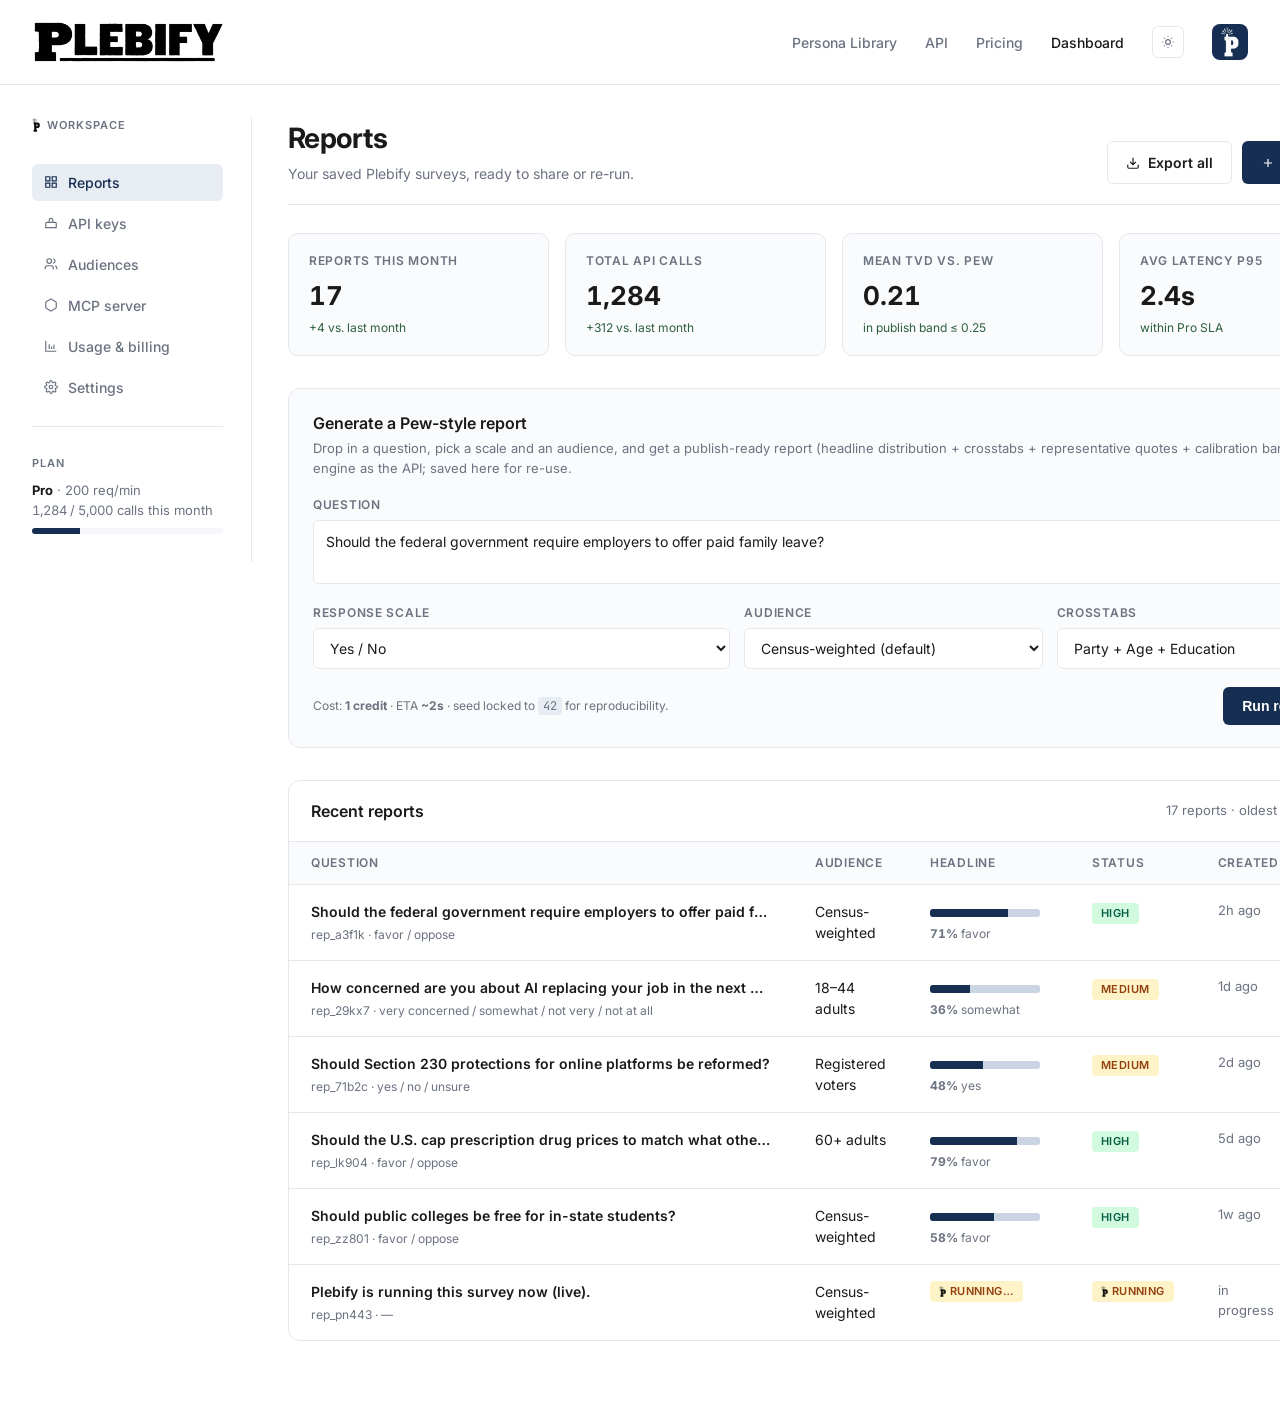
==== dashboard.html @ e6cdd790 "Plebify demo — real Pew vs swarm comparison" ====
<!doctype html>
<html lang="en">
<head>
<meta charset="utf-8">
<meta name="viewport" content="width=device-width,initial-scale=1">
<title>Dashboard — Plebify</title>
<meta name="description" content="Your Plebify account: past reports, on-demand Pew-style surveys, API key management.">
<link rel="icon" type="image/png" sizes="32x32" href="assets/plebify_p_icon_32.png">
<link rel="icon" type="image/png" sizes="16x16" href="assets/plebify_p_icon_16.png">
<link rel="icon" type="image/png" sizes="128x128" href="assets/plebify_p_icon_128.png">
<link rel="apple-touch-icon" sizes="180x180" href="assets/apple-touch-icon.png">
<link rel="shortcut icon" href="assets/favicon.ico">
<link rel="shortcut icon" href="assets/favicon.ico">
<link rel="preconnect" href="https://fonts.googleapis.com">
<link rel="preconnect" href="https://fonts.gstatic.com" crossorigin>
<link href="https://fonts.googleapis.com/css2?family=Inter:wght@400;500;600;700&family=JetBrains+Mono:wght@400;500&display=swap" rel="stylesheet">
<style>
  :root {
    --bg: #ffffff;
    --surface: #fafbfc;
    --surface-2: #f4f6fa;
    --text: #1a1a1a;
    --muted: #6b7280;
    --border: #e5e7eb;
    --accent: #162e51;
    --accent-hover: #1e3d6f;
    --accent-soft: #e8ecf3;
    --code-bg: #0f1626;
    --code-text: #e8ebf0;
    --success: #2d5f3f;
    --warn: #b45309;
    --danger: #b91c1c;
  }
  [data-theme="dark"] {
    --bg: #0a0e1a;
    --surface: #131826;
    --surface-2: #0f1422;
    --text: #e8ebf0;
    --muted: #8b95a8;
    --border: #1f2937;
    --accent: #4d7bc7;
    --accent-hover: #6595dc;
    --accent-soft: #1a2540;
    --code-bg: #050810;
  }
  * { box-sizing: border-box; margin: 0; padding: 0; }
  body {
    font-family: 'Inter', -apple-system, BlinkMacSystemFont, sans-serif;
    background: var(--bg); color: var(--text); line-height: 1.5;
    -webkit-font-smoothing: antialiased;
    transition: background 0.2s ease, color 0.2s ease;
  }
  code, pre { font-family: 'JetBrains Mono', 'Fira Code', Menlo, monospace; }
  a { color: var(--accent); text-decoration: none; }
  a:hover { text-decoration: underline; }

  /* nav (mirror homepage) */
  nav {
    position: sticky; top: 0; z-index: 100;
    background: rgba(255,255,255,0.85); backdrop-filter: blur(12px);
    border-bottom: 1px solid var(--border);
    padding: 20px 0;
  }
  [data-theme="dark"] nav { background: rgba(10,14,26,0.85); }
  .nav-inner {
    max-width: 1280px; margin: 0 auto; padding: 0 32px;
    display: flex; align-items: center; justify-content: space-between;
  }
  .logo { display: inline-flex; align-items: center; text-decoration: none; color: var(--text); }
  .logo img { height: 44px; width: auto; display: block; }
  .logo .logo-light { display: block; }
  .logo .logo-dark { display: none; }
  [data-theme="dark"] .logo .logo-light { display: none; }
  [data-theme="dark"] .logo .logo-dark { display: block; }
  .nav-links { display: flex; gap: 28px; align-items: center; }
  .nav-links a {
    color: var(--muted); text-decoration: none; font-size: 14px; font-weight: 500;
  }
  .nav-links a:hover { color: var(--text); }
  .nav-links a.active { color: var(--text); }
  .theme-toggle {
    background: none; border: 1px solid var(--border); border-radius: 6px;
    width: 32px; height: 32px; cursor: pointer; color: var(--muted);
    display: inline-flex; align-items: center; justify-content: center;
  }
  .avatar {
    width: 36px; height: 36px; border-radius: 8px;
    background: var(--accent); color: white;
    display: inline-flex; align-items: center; justify-content: center;
    font-weight: 600; font-size: 13px;
    overflow: hidden;
  }
  .avatar img { height: 30px; width: auto; display: block; }

  /* layout: sidebar + main */
  .shell {
    max-width: 1280px; margin: 0 auto; padding: 32px;
    display: grid; grid-template-columns: 220px 1fr; gap: 36px;
  }
  aside.side {
    position: sticky; top: 100px; align-self: start;
    border-right: 1px solid var(--border);
    padding-right: 28px;
    min-height: 400px;
  }
  .side-section { margin-bottom: 28px; }
  .side-label {
    text-transform: uppercase; font-size: 11px; letter-spacing: 0.08em;
    color: var(--muted); margin-bottom: 10px; font-weight: 600;
  }
  .side-nav { display: flex; flex-direction: column; gap: 4px; }
  .side-nav a {
    display: flex; align-items: center; gap: 10px;
    padding: 8px 12px; border-radius: 6px;
    color: var(--muted); text-decoration: none;
    font-size: 14px; font-weight: 500;
  }
  .side-nav a:hover { background: var(--surface); color: var(--text); }
  .side-nav a.active { background: var(--accent-soft); color: var(--accent); }
  [data-theme="dark"] .side-nav a.active { color: var(--text); }

  /* page header */
  .page-head {
    display: flex; justify-content: space-between; align-items: flex-end;
    gap: 16px; margin-bottom: 28px;
    border-bottom: 1px solid var(--border); padding-bottom: 20px;
  }
  .page-head h1 {
    font-size: 28px; font-weight: 700; letter-spacing: -0.02em;
  }
  .page-head .sub { color: var(--muted); font-size: 14px; margin-top: 4px; }

  .btn {
    display: inline-flex; align-items: center; gap: 8px;
    padding: 10px 18px; border-radius: 6px;
    font-weight: 600; font-size: 14px; cursor: pointer;
    border: 1px solid transparent; transition: all 0.15s;
    text-decoration: none;
  }
  .btn-primary { background: var(--accent); color: white; }
  .btn-primary:hover { background: var(--accent-hover); }
  .btn-ghost {
    background: transparent; color: var(--text);
    border-color: var(--border);
  }
  .btn-ghost:hover { border-color: var(--accent); color: var(--accent); }
  .btn-small { padding: 6px 12px; font-size: 13px; }

  /* stat strip */
  .stats {
    display: grid; grid-template-columns: repeat(4, 1fr); gap: 16px;
    margin-bottom: 32px;
  }
  .stat {
    border: 1px solid var(--border); border-radius: 10px;
    padding: 18px 20px; background: var(--surface);
  }
  .stat .label {
    color: var(--muted); font-size: 12px; font-weight: 600;
    text-transform: uppercase; letter-spacing: 0.06em;
  }
  .stat .value {
    font-size: 26px; font-weight: 700; margin-top: 6px;
    font-feature-settings: 'tnum';
  }
  .stat .delta {
    font-size: 12px; color: var(--success); margin-top: 4px;
  }
  .stat .delta.neg { color: var(--danger); }

  /* report table */
  .panel {
    border: 1px solid var(--border); border-radius: 12px;
    background: var(--bg); overflow: hidden;
    margin-bottom: 28px;
  }
  .panel-head {
    padding: 18px 22px;
    border-bottom: 1px solid var(--border);
    display: flex; justify-content: space-between; align-items: center;
  }
  .panel-head h2 { font-size: 16px; font-weight: 600; }
  .panel-head .meta { color: var(--muted); font-size: 13px; }
  .panel-body { padding: 0; }
  table {
    width: 100%; border-collapse: collapse;
  }
  thead th {
    text-align: left; padding: 12px 22px; color: var(--muted);
    font-weight: 600; font-size: 12px; text-transform: uppercase;
    letter-spacing: 0.06em; background: var(--surface);
    border-bottom: 1px solid var(--border);
  }
  tbody td {
    padding: 16px 22px; border-bottom: 1px solid var(--border);
    font-size: 14px; vertical-align: top;
  }
  tbody tr:last-child td { border-bottom: none; }
  tbody tr { transition: background 0.1s; }
  tbody tr:hover { background: var(--surface); }
  .qcell .question {
    font-weight: 600; color: var(--text); margin-bottom: 4px;
    max-width: 460px; overflow: hidden; text-overflow: ellipsis;
    white-space: nowrap;
  }
  .qcell .meta-line {
    font-size: 12px; color: var(--muted);
  }
  .pill {
    display: inline-block; padding: 2px 9px;
    border-radius: 4px; font-size: 11px; font-weight: 600;
    background: var(--accent-soft); color: var(--accent);
    text-transform: uppercase; letter-spacing: 0.04em;
  }
  [data-theme="dark"] .pill { color: var(--text); }
  .pill.success { background: #d1fadf; color: #065f46; }
  .pill.warn { background: #fef3c7; color: #92400e; }
  .pill.muted { background: var(--surface-2); color: var(--muted); }
  [data-theme="dark"] .pill.success { background: #064e3b; color: #a7f3d0; }
  [data-theme="dark"] .pill.warn   { background: #422006; color: #fde68a; }

  /* mini bar (distribution preview inline) */
  .dist {
    display: inline-flex; height: 8px; width: 110px;
    border-radius: 3px; overflow: hidden; vertical-align: middle;
    background: var(--surface-2); margin-right: 8px;
  }
  .dist span { display: block; height: 100%; }
  .dist .a { background: var(--accent); }
  .dist .b { background: #cbd5e1; }
  [data-theme="dark"] .dist .b { background: #475569; }
  .dist-label {
    display: inline-block; font-size: 12px; color: var(--muted);
    font-feature-settings: 'tnum'; vertical-align: middle;
  }

  /* compose card (Generate Report) */
  .compose {
    border: 1px solid var(--border); border-radius: 12px;
    padding: 22px 24px; background: var(--surface);
    margin-bottom: 32px;
  }
  .compose h2 {
    font-size: 16px; font-weight: 600; margin-bottom: 4px;
  }
  .compose .desc {
    color: var(--muted); font-size: 13px; margin-bottom: 18px;
  }
  .form-row { display: grid; gap: 14px; }
  .form-row.two { grid-template-columns: 1fr 1fr; }
  .form-row.three { grid-template-columns: 1.4fr 1fr 1fr; }
  label {
    display: block; font-size: 12px; color: var(--muted);
    text-transform: uppercase; letter-spacing: 0.06em;
    font-weight: 600; margin-bottom: 6px;
  }
  input[type=text], select, textarea {
    width: 100%; padding: 10px 12px; border-radius: 6px;
    border: 1px solid var(--border); background: var(--bg);
    color: var(--text); font-family: inherit; font-size: 14px;
    transition: border-color 0.15s;
  }
  input[type=text]:focus, select:focus, textarea:focus {
    outline: none; border-color: var(--accent);
  }
  textarea { resize: vertical; min-height: 64px; line-height: 1.5; }
  .form-actions {
    display: flex; justify-content: space-between; align-items: center;
    margin-top: 18px;
  }
  .form-hint { color: var(--muted); font-size: 12px; }
  .form-hint code {
    background: var(--accent-soft); padding: 1px 5px; border-radius: 3px;
  }

  /* report-detail modal-ish drawer (toggled by JS) */
  .drawer-backdrop {
    display: none; position: fixed; inset: 0;
    background: rgba(0,0,0,0.4); z-index: 200;
  }
  .drawer {
    display: none; position: fixed; top: 0; right: 0; bottom: 0;
    width: min(640px, 90vw); background: var(--bg);
    border-left: 1px solid var(--border); z-index: 201;
    overflow-y: auto;
  }
  .drawer-head {
    padding: 22px 28px; border-bottom: 1px solid var(--border);
    display: flex; justify-content: space-between; align-items: flex-start;
    position: sticky; top: 0; background: var(--bg); z-index: 1;
  }
  .drawer-head h3 { font-size: 18px; font-weight: 700; margin-bottom: 6px; max-width: 520px; }
  .drawer-head .x {
    background: none; border: none; cursor: pointer;
    color: var(--muted); font-size: 22px; padding: 4px 8px;
  }
  .drawer-body { padding: 24px 28px; }
  .drawer-section { margin-bottom: 28px; }
  .drawer-section h4 {
    font-size: 12px; text-transform: uppercase; letter-spacing: 0.06em;
    color: var(--muted); margin-bottom: 12px; font-weight: 600;
  }

  /* distribution bars in detail */
  .bigbar { margin-bottom: 10px; }
  .bigbar .row { display: flex; justify-content: space-between; font-size: 13px; margin-bottom: 4px; }
  .bigbar .bar {
    height: 10px; background: var(--surface-2); border-radius: 4px; overflow: hidden;
  }
  .bigbar .bar .fill { height: 100%; background: var(--accent); border-radius: 4px; }

  .quote {
    border-left: 3px solid var(--accent); padding: 10px 14px;
    background: var(--surface); border-radius: 0 6px 6px 0;
    margin-bottom: 12px; font-size: 13px;
  }
  .quote .who { color: var(--muted); font-size: 12px; margin-bottom: 4px; }

  .download-row {
    display: flex; gap: 10px; flex-wrap: wrap;
  }

  /* empty state for new accounts */
  .empty {
    text-align: center; padding: 56px 24px;
    color: var(--muted);
  }
  .empty h3 { color: var(--text); margin-bottom: 8px; font-size: 18px; }

  /* workspace section routing */
  .workspace-section { display: none; }
  .workspace-section.active { display: block; }

  /* Plebify P-mark — extracted P icon used as a brand accent.
     The PNG ships as black-on-transparent; we invert for dark bg / dark theme. */
  .p-mark { display: inline-block; vertical-align: middle; }
  [data-theme="dark"] .p-mark { filter: invert(1); }
  .p-mark-white { filter: invert(1) !important; }
  @keyframes p-pulse {
    0%, 100% { opacity: 0.55; transform: scale(1); }
    50%      { opacity: 1.0;  transform: scale(1.08); }
  }
  .p-mark-pulse { animation: p-pulse 1.6s ease-in-out infinite; }

  /* mono code-ish spans */
  .mono { font-family: 'JetBrains Mono', monospace; font-size: 13px; }
  .mono-muted { color: var(--muted); }
  .tag {
    display: inline-block; padding: 1px 7px; border-radius: 3px;
    font-size: 11px; font-weight: 600; background: var(--accent-soft);
    color: var(--accent); text-transform: none; letter-spacing: 0;
  }
  [data-theme="dark"] .tag { color: var(--text); }
  .dot { display: inline-block; width: 8px; height: 8px; border-radius: 50%; vertical-align: middle; margin-right: 6px; }
  .dot-green  { background: #16a34a; box-shadow: 0 0 0 3px rgba(22,163,74,0.18); }
  .dot-red    { background: #dc2626; }
  .dot-gray   { background: #9ca3af; }
  .dot-yellow { background: #ca8a04; }

  /* action cluster */
  .actions-inline a {
    margin-right: 12px; font-size: 13px;
  }
  .actions-inline a.danger { color: var(--danger); }

  /* audience cards */
  .aud-grid {
    display: grid; grid-template-columns: repeat(2, 1fr); gap: 14px;
  }
  .aud-card {
    border: 1px solid var(--border); border-radius: 10px;
    padding: 18px 20px; background: var(--bg);
    transition: border-color 0.15s;
    cursor: pointer;
  }
  .aud-card:hover { border-color: var(--accent); }
  .aud-card .name { font-weight: 600; font-size: 15px; margin-bottom: 4px; }
  .aud-card .desc { color: var(--muted); font-size: 13px; margin-bottom: 12px; line-height: 1.5; }
  .aud-card .row {
    display: flex; justify-content: space-between;
    font-size: 12px; color: var(--muted);
    padding-top: 10px; border-top: 1px solid var(--border);
  }
  .aud-card .row strong { color: var(--text); font-feature-settings: 'tnum'; }
  .aud-card.builtin { background: var(--surface); }
  .aud-card .badge-row { display: flex; gap: 6px; margin-bottom: 10px; }

  /* MCP client rows */
  .mcp-tool {
    display: flex; justify-content: space-between; align-items: center;
    padding: 12px 18px; border-bottom: 1px solid var(--border);
    font-size: 14px;
  }
  .mcp-tool:last-child { border-bottom: none; }
  .mcp-tool .name { font-family: 'JetBrains Mono', monospace; font-weight: 600; }
  .mcp-tool .meta { color: var(--muted); font-size: 12px; font-feature-settings: 'tnum'; }

  /* usage chart (CSS bars) */
  .chart {
    display: flex; align-items: flex-end; gap: 4px;
    height: 160px; padding: 10px 0;
  }
  .chart .bar {
    flex: 1; background: var(--accent-soft);
    min-height: 4px; border-radius: 3px 3px 0 0;
    position: relative;
  }
  .chart .bar.today { background: var(--accent); }
  .chart .bar:hover::after {
    content: attr(data-label);
    position: absolute; bottom: 100%; left: 50%;
    transform: translateX(-50%); white-space: nowrap;
    background: var(--code-bg); color: var(--code-text);
    padding: 3px 8px; border-radius: 4px; font-size: 11px;
    margin-bottom: 4px;
  }
  .chart-axis {
    display: flex; justify-content: space-between;
    font-size: 11px; color: var(--muted); margin-top: 4px;
  }
  /* stacked endpoint bar */
  .stack-row { margin-bottom: 14px; }
  .stack-row .top {
    display: flex; justify-content: space-between; font-size: 13px;
    margin-bottom: 5px;
  }
  .stack-row .bar {
    height: 8px; background: var(--surface-2); border-radius: 4px;
    overflow: hidden;
  }
  .stack-row .bar .fill { height: 100%; background: var(--accent); border-radius: 4px; }

  /* settings form */
  .settings-grid {
    display: grid; gap: 16px;
    grid-template-columns: 200px 1fr;
    align-items: start;
  }
  .settings-grid .key {
    font-weight: 600; font-size: 14px; padding-top: 10px;
    color: var(--text);
  }
  .settings-grid .key .hint {
    font-weight: 400; font-size: 12px; color: var(--muted);
    margin-top: 3px;
  }
  .settings-grid .val { font-size: 14px; color: var(--muted); }
  .settings-grid .val input,
  .settings-grid .val select {
    max-width: 380px;
  }

  /* check/toggle list */
  .check-list { display: flex; flex-direction: column; gap: 10px; }
  .check-list label {
    display: flex; align-items: center; gap: 10px;
    font-size: 14px; font-weight: 500; color: var(--text);
    text-transform: none; letter-spacing: 0;
    margin: 0; cursor: pointer;
  }
  .check-list label .sub {
    display: block; color: var(--muted); font-size: 12px;
    font-weight: 400; margin-top: 1px;
  }
  .check-list input[type=checkbox] { width: 16px; height: 16px; accent-color: var(--accent); }

  /* danger zone */
  .danger-zone {
    border: 1px solid var(--danger); border-radius: 10px;
    padding: 18px 22px; background: var(--bg);
  }
  .danger-zone h3 { color: var(--danger); font-size: 14px; margin-bottom: 4px; }
  .btn-danger {
    background: transparent; color: var(--danger);
    border: 1px solid var(--danger);
  }
  .btn-danger:hover { background: var(--danger); color: white; }

  /* team avatar list */
  .team-row {
    display: flex; align-items: center; gap: 14px;
    padding: 12px 0; border-bottom: 1px solid var(--border);
  }
  .team-row:last-child { border-bottom: none; }
  .team-row .avatar-sm {
    width: 32px; height: 32px; border-radius: 50%;
    background: var(--accent-soft); color: var(--accent);
    display: inline-flex; align-items: center; justify-content: center;
    font-weight: 600; font-size: 13px;
  }
  [data-theme="dark"] .team-row .avatar-sm { color: var(--text); }
  .team-row .name { font-weight: 600; font-size: 14px; }
  .team-row .email { color: var(--muted); font-size: 13px; }

  /* MCP log */
  .log-table { font-size: 12px; }
  .log-table td { padding: 8px 16px; }
  .log-table .ts { color: var(--muted); font-family: 'JetBrains Mono', monospace; }
  .log-table .ok { color: var(--success); font-weight: 600; }
  .log-table .err { color: var(--danger); font-weight: 600; }

  /* split header (h2 + meta right) */
  .panel-head h2 .count {
    color: var(--muted); font-weight: 500; margin-left: 8px;
    font-size: 13px;
  }

  @media (max-width: 920px) {
    .shell { grid-template-columns: 1fr; }
    aside.side { position: static; border-right: none; border-bottom: 1px solid var(--border); padding-right: 0; padding-bottom: 20px; }
    .stats { grid-template-columns: repeat(2, 1fr); }
    .form-row.two, .form-row.three { grid-template-columns: 1fr; }
    .aud-grid { grid-template-columns: 1fr; }
    .settings-grid { grid-template-columns: 1fr; }
  }
</style>
</head>
<body>

<nav>
  <div class="nav-inner">
    <a href="index.html" class="logo" aria-label="Plebify">
      <img class="logo-light" src="assets/plebify_wordmark_v2.png" alt="Plebify">
      <img class="logo-dark" src="assets/plebify_wordmark_v2_dark.png" alt="Plebify">
    </a>
    <div class="nav-links">
      <a href="index.html#personas">Persona Library</a>
      <a href="index.html#api">API</a>
      <a href="index.html#pricing">Pricing</a>
      <a href="dashboard.html" class="active">Dashboard</a>
      <button class="theme-toggle" onclick="toggleTheme()" aria-label="Toggle theme">
        <svg width="14" height="14" viewBox="0 0 24 24" fill="none" stroke="currentColor" stroke-width="2"><circle cx="12" cy="12" r="4"/><path d="M12 2v2M12 20v2M4.93 4.93l1.41 1.41M17.66 17.66l1.41 1.41M2 12h2M20 12h2M4.93 19.07l1.41-1.41M17.66 6.34l1.41-1.41"/></svg>
      </button>
      <div class="avatar" title="jonathan@agi.pro">
        <img class="p-mark p-mark-white" src="assets/plebify_p_icon.png" alt="P">
      </div>
    </div>
  </div>
</nav>

<div class="shell">

  <aside class="side">
    <div class="side-section">
      <div class="side-label">
        <img class="p-mark" src="assets/plebify_p_icon.png" alt="" style="height: 14px; margin-right: 7px; margin-top: -2px;">Workspace
      </div>
      <nav class="side-nav">
        <a href="#reports" data-route="reports">
          <svg width="14" height="14" viewBox="0 0 24 24" fill="none" stroke="currentColor" stroke-width="2"><path d="M3 3h7v7H3zM14 3h7v7h-7zM14 14h7v7h-7zM3 14h7v7H3z"/></svg>
          Reports
        </a>
        <a href="#keys" data-route="keys">
          <svg width="14" height="14" viewBox="0 0 24 24" fill="none" stroke="currentColor" stroke-width="2"><path d="M9 11H5a2 2 0 0 0-2 2v7h18v-7a2 2 0 0 0-2-2h-4M9 11V7a3 3 0 0 1 6 0v4M9 11h6"/></svg>
          API keys
        </a>
        <a href="#audiences" data-route="audiences">
          <svg width="14" height="14" viewBox="0 0 24 24" fill="none" stroke="currentColor" stroke-width="2"><path d="M16 21v-2a4 4 0 0 0-4-4H6a4 4 0 0 0-4 4v2M22 21v-2a4 4 0 0 0-3-3.87M16 3.13a4 4 0 0 1 0 7.75"/><circle cx="9" cy="7" r="4"/></svg>
          Audiences
        </a>
        <a href="#mcp" data-route="mcp">
          <svg width="14" height="14" viewBox="0 0 24 24" fill="none" stroke="currentColor" stroke-width="2"><path d="M21 16V8a2 2 0 0 0-1-1.73l-7-4a2 2 0 0 0-2 0l-7 4A2 2 0 0 0 3 8v8a2 2 0 0 0 1 1.73l7 4a2 2 0 0 0 2 0l7-4A2 2 0 0 0 21 16z"/></svg>
          MCP server
        </a>
        <a href="#usage" data-route="usage">
          <svg width="14" height="14" viewBox="0 0 24 24" fill="none" stroke="currentColor" stroke-width="2"><path d="M3 3v18h18M9 17V9M13 17v-4M17 17v-7"/></svg>
          Usage & billing
        </a>
        <a href="#settings" data-route="settings">
          <svg width="14" height="14" viewBox="0 0 24 24" fill="none" stroke="currentColor" stroke-width="2"><circle cx="12" cy="12" r="3"/><path d="M19.4 15a1.65 1.65 0 0 0 .33 1.82l.06.06a2 2 0 1 1-2.83 2.83l-.06-.06a1.65 1.65 0 0 0-1.82-.33 1.65 1.65 0 0 0-1 1.51V21a2 2 0 1 1-4 0v-.09a1.65 1.65 0 0 0-1-1.51 1.65 1.65 0 0 0-1.82.33l-.06.06a2 2 0 1 1-2.83-2.83l.06-.06a1.65 1.65 0 0 0 .33-1.82 1.65 1.65 0 0 0-1.51-1H3a2 2 0 1 1 0-4h.09a1.65 1.65 0 0 0 1.51-1 1.65 1.65 0 0 0-.33-1.82l-.06-.06a2 2 0 1 1 2.83-2.83l.06.06a1.65 1.65 0 0 0 1.82.33h0a1.65 1.65 0 0 0 1-1.51V3a2 2 0 1 1 4 0v.09a1.65 1.65 0 0 0 1 1.51h0a1.65 1.65 0 0 0 1.82-.33l.06-.06a2 2 0 1 1 2.83 2.83l-.06.06a1.65 1.65 0 0 0-.33 1.82v0a1.65 1.65 0 0 0 1.51 1H21a2 2 0 1 1 0 4h-.09a1.65 1.65 0 0 0-1.51 1z"/></svg>
          Settings
        </a>
      </nav>
    </div>
    <div class="side-section">
      <div class="side-label">Plan</div>
      <div style="font-size:13px; color:var(--muted);">
        <strong style="color:var(--text);">Pro</strong> &middot; 200 req/min<br>
        <span style="font-feature-settings:'tnum'">1,284 / 5,000</span> calls this month
        <div style="height:6px; background:var(--surface-2); border-radius:3px; margin-top:8px; overflow:hidden;">
          <div style="height:100%; width:25%; background:var(--accent);"></div>
        </div>
      </div>
    </div>
  </aside>

  <main class="main">

  <!-- ============================ REPORTS ============================ -->
  <section class="workspace-section" id="ws-reports">
    <div class="page-head">
      <div>
        <h1>Reports</h1>
        <div class="sub">Your saved Plebify surveys, ready to share or re-run.</div>
      </div>
      <div style="display:flex; gap:10px;">
        <a href="#" class="btn btn-ghost">
          <svg width="14" height="14" viewBox="0 0 24 24" fill="none" stroke="currentColor" stroke-width="2"><path d="M21 15v4a2 2 0 0 1-2 2H5a2 2 0 0 1-2-2v-4M7 10l5 5 5-5M12 15V3"/></svg>
          Export all
        </a>
        <a href="#compose" class="btn btn-primary">
          <svg width="14" height="14" viewBox="0 0 24 24" fill="none" stroke="currentColor" stroke-width="2"><path d="M12 5v14M5 12h14"/></svg>
          New report
        </a>
      </div>
    </div>

    <!-- Quick stats -->
    <div class="stats">
      <div class="stat">
        <div class="label">Reports this month</div>
        <div class="value">17</div>
        <div class="delta">+4 vs. last month</div>
      </div>
      <div class="stat">
        <div class="label">Total API calls</div>
        <div class="value">1,284</div>
        <div class="delta">+312 vs. last month</div>
      </div>
      <div class="stat">
        <div class="label">Mean TVD vs. Pew</div>
        <div class="value">0.21</div>
        <div class="delta">in publish band ≤ 0.25</div>
      </div>
      <div class="stat">
        <div class="label">Avg latency P95</div>
        <div class="value">2.4s</div>
        <div class="delta">within Pro SLA</div>
      </div>
    </div>

    <!-- Generate Report card -->
    <div class="compose" id="compose" style="position: relative;">
      <img class="p-mark" src="assets/plebify_p_icon.png" alt=""
           style="position: absolute; top: 18px; right: 22px; height: 36px; opacity: 0.18; pointer-events: none;">
      <h2>Generate a Pew-style report</h2>
      <p class="desc">
        Drop in a question, pick a scale and an audience, and get a publish-ready report (headline distribution +
        crosstabs + representative quotes + calibration band). Same engine as the API; saved here for re-use.
      </p>

      <div class="form-row">
        <div>
          <label for="q">Question</label>
          <textarea id="q" placeholder="e.g. Do you think AI tutors should be required in K-12 schools?">Should the federal government require employers to offer paid family leave?</textarea>
        </div>
      </div>

      <div class="form-row three" style="margin-top:14px;">
        <div>
          <label for="scale">Response scale</label>
          <select id="scale">
            <option>Yes / No</option>
            <option>Strongly favor &mdash; Strongly oppose (5-pt)</option>
            <option>Approve / Disapprove / No opinion</option>
            <option>Very concerned &mdash; Not at all (4-pt)</option>
            <option>Custom&hellip;</option>
          </select>
        </div>
        <div>
          <label for="aud">Audience</label>
          <select id="aud">
            <option>Census-weighted (default)</option>
            <option>Registered voters</option>
            <option>18&ndash;29 only</option>
            <option>Hispanic adults</option>
            <option>By ZIP code&hellip;</option>
          </select>
        </div>
        <div>
          <label for="ct">Crosstabs</label>
          <select id="ct">
            <option>Party + Age + Education</option>
            <option>Party + Race + Region</option>
            <option>Party only</option>
            <option>All demographics</option>
          </select>
        </div>
      </div>

      <div class="form-actions">
        <div class="form-hint">
          Cost: <strong>1 credit</strong> &middot; ETA <strong>~2s</strong> &middot; seed locked to <code>42</code> for reproducibility.
        </div>
        <button class="btn btn-primary" onclick="alert('In production this calls POST /v1/reports — wired in next deploy.');">
          Run report
          <svg width="14" height="14" viewBox="0 0 24 24" fill="none" stroke="currentColor" stroke-width="2"><path d="M5 12h14M12 5l7 7-7 7"/></svg>
        </button>
      </div>
    </div>

    <!-- Reports table -->
    <div class="panel">
      <div class="panel-head">
        <h2>Recent reports</h2>
        <span class="meta">17 reports &middot; oldest 2026-04-08</span>
      </div>
      <div class="panel-body">
        <table>
          <thead>
            <tr>
              <th style="width: 46%;">Question</th>
              <th>Audience</th>
              <th>Headline</th>
              <th>Status</th>
              <th>Created</th>
              <th></th>
            </tr>
          </thead>
          <tbody id="reports-body">
            <!-- populated by JS -->
          </tbody>
        </table>
      </div>
    </div>
  </section>
  <!-- ============================ /REPORTS ============================ -->

  <!-- ============================ API KEYS ============================ -->
  <section class="workspace-section" id="ws-keys">
    <div class="page-head">
      <div>
        <h1>API keys</h1>
        <div class="sub">Bearer tokens for the Plebify API. Keys are shown in full once at creation &mdash; store them in a secrets manager.</div>
      </div>
      <button class="btn btn-primary" onclick="alert('In production: POST /v1/keys — wired in next deploy.');">
        <svg width="14" height="14" viewBox="0 0 24 24" fill="none" stroke="currentColor" stroke-width="2"><path d="M12 5v14M5 12h14"/></svg>
        Create new key
      </button>
    </div>

    <div class="stats">
      <div class="stat"><div class="label">Active keys</div><div class="value">3</div></div>
      <div class="stat"><div class="label">Inactive</div><div class="value">1</div></div>
      <div class="stat"><div class="label">Calls today</div><div class="value">187</div></div>
      <div class="stat"><div class="label">Last rotation</div><div class="value" style="font-size:18px;">14 days ago</div></div>
    </div>

    <div class="panel">
      <div class="panel-head"><h2>Active keys <span class="count">4 total</span></h2></div>
      <div class="panel-body">
        <table>
          <thead><tr>
            <th>Name</th><th>Key</th><th>Scope</th><th>Created</th><th>Last used</th><th>Status</th><th></th>
          </tr></thead>
          <tbody>
            <tr>
              <td><strong>Production</strong><div style="color:var(--muted); font-size:12px;">Plebify on-call dashboard</div></td>
              <td class="mono">sk-live-...ab3f1</td>
              <td><span class="tag">survey</span> <span class="tag">personas</span> <span class="tag">calibration</span> <span class="tag">reports</span></td>
              <td style="color:var(--muted); font-size:13px;">2026-03-12</td>
              <td style="color:var(--muted); font-size:13px;">2h ago</td>
              <td><span class="dot dot-green"></span>Active</td>
              <td class="actions-inline">
                <a href="#" onclick="event.preventDefault(); alert('Rotated.');">Rotate</a>
                <a href="#" class="danger" onclick="event.preventDefault(); confirm('Revoke this key? Existing calls will 401.') && alert('Revoked.');">Revoke</a>
              </td>
            </tr>
            <tr>
              <td><strong>Staging</strong><div style="color:var(--muted); font-size:12px;">Internal QA + integration tests</div></td>
              <td class="mono">sk-live-...x092k</td>
              <td><span class="tag">survey</span> <span class="tag">personas</span> <span class="tag">calibration</span></td>
              <td style="color:var(--muted); font-size:13px;">2026-03-12</td>
              <td style="color:var(--muted); font-size:13px;">yesterday</td>
              <td><span class="dot dot-green"></span>Active</td>
              <td class="actions-inline">
                <a href="#" onclick="event.preventDefault();">Rotate</a>
                <a href="#" class="danger" onclick="event.preventDefault();">Revoke</a>
              </td>
            </tr>
            <tr>
              <td><strong>MCP &mdash; Claude Code</strong><div style="color:var(--muted); font-size:12px;">Auto-provisioned by MCP handshake</div></td>
              <td class="mono">sk-live-...mc4qe</td>
              <td><span class="tag">survey</span> <span class="tag">personas</span></td>
              <td style="color:var(--muted); font-size:13px;">2026-05-01</td>
              <td style="color:var(--muted); font-size:13px;">14m ago</td>
              <td><span class="dot dot-green"></span>Active</td>
              <td class="actions-inline">
                <a href="#" onclick="event.preventDefault();">Rotate</a>
                <a href="#" class="danger" onclick="event.preventDefault();">Revoke</a>
              </td>
            </tr>
            <tr>
              <td><strong>Eng analytics dashboard</strong><div style="color:var(--muted); font-size:12px;">Read-only embed key</div></td>
              <td class="mono">sk-live-...nkz2p</td>
              <td><span class="tag">personas</span> <span class="tag">calibration</span></td>
              <td style="color:var(--muted); font-size:13px;">2026-04-08</td>
              <td style="color:var(--muted); font-size:13px;">never</td>
              <td><span class="dot dot-gray"></span>Inactive</td>
              <td class="actions-inline">
                <a href="#" onclick="event.preventDefault();">Activate</a>
                <a href="#" class="danger" onclick="event.preventDefault();">Delete</a>
              </td>
            </tr>
          </tbody>
        </table>
      </div>
    </div>

    <div class="panel">
      <div class="panel-head">
        <h2>Webhooks <span class="count">2 endpoints</span></h2>
        <a href="#" class="btn btn-ghost btn-small">+ Add webhook</a>
      </div>
      <div class="panel-body">
        <table>
          <thead><tr><th>Event</th><th>URL</th><th>Last delivery</th><th>Status</th><th></th></tr></thead>
          <tbody>
            <tr>
              <td><code>report.completed</code></td>
              <td class="mono">https://hooks.acme.io/plebify/done</td>
              <td style="color:var(--muted); font-size:13px;">2h ago &middot; 200</td>
              <td><span class="dot dot-green"></span>Live</td>
              <td class="actions-inline"><a href="#">Test</a> <a href="#" class="danger">Remove</a></td>
            </tr>
            <tr>
              <td><code>quota.threshold</code></td>
              <td class="mono">https://hooks.acme.io/plebify/quota</td>
              <td style="color:var(--muted); font-size:13px;">3d ago &middot; 200</td>
              <td><span class="dot dot-green"></span>Live</td>
              <td class="actions-inline"><a href="#">Test</a> <a href="#" class="danger">Remove</a></td>
            </tr>
          </tbody>
        </table>
      </div>
    </div>

    <div class="panel">
      <div class="panel-head"><h2>IP allowlist</h2></div>
      <div class="panel-body" style="padding: 18px 22px; color: var(--muted); font-size: 14px;">
        Currently <strong>unrestricted</strong> &mdash; keys are valid from any IP.
        <a href="#" style="margin-left: 12px;">+ Restrict to specific IPs</a>
      </div>
    </div>
  </section>
  <!-- ============================ /API KEYS ============================ -->

  <!-- ============================ AUDIENCES ============================ -->
  <section class="workspace-section" id="ws-audiences">
    <div class="page-head">
      <div>
        <h1>Audiences</h1>
        <div class="sub">Saved persona slices you can reuse across surveys. Built-in audiences are versioned with the library; custom ones are yours.</div>
      </div>
      <button class="btn btn-primary" onclick="alert('In production: POST /v1/audiences — wired in next deploy.');">
        <svg width="14" height="14" viewBox="0 0 24 24" fill="none" stroke="currentColor" stroke-width="2"><path d="M12 5v14M5 12h14"/></svg>
        New audience
      </button>
    </div>

    <div class="stats">
      <div class="stat"><div class="label">Built-in</div><div class="value">3</div></div>
      <div class="stat"><div class="label">Custom</div><div class="value">5</div></div>
      <div class="stat"><div class="label">Library version</div><div class="value" style="font-size:18px;">v3.4</div><div class="delta">Census-raked &middot; 297 personas</div></div>
      <div class="stat"><div class="label">Most-used</div><div class="value" style="font-size:18px;">Census-weighted</div><div class="delta">12 reports this month</div></div>
    </div>

    <div class="aud-grid">
      <div class="aud-card builtin">
        <div class="badge-row"><span class="tag">built-in</span><span class="tag">default</span></div>
        <div class="name">Census-weighted (US adults 18+)</div>
        <div class="desc">The full library, raked by IPF to match US Census ACS 2023 marginals on age, sex, race, education, and region. Use this when you want the country.</div>
        <div class="row"><span>297 personas</span><strong>used 12&times; this month</strong></div>
      </div>

      <div class="aud-card builtin">
        <div class="badge-row"><span class="tag">built-in</span></div>
        <div class="name">Registered voters</div>
        <div class="desc">Subset of the library who self-identify as registered voters, raked to match Voter Study Group party + region distributions.</div>
        <div class="row"><span>234 personas</span><strong>used 4&times; this month</strong></div>
      </div>

      <div class="aud-card builtin">
        <div class="badge-row"><span class="tag">built-in</span></div>
        <div class="name">Likely 2028 primary voters</div>
        <div class="desc">Higher-engagement voter subset. Useful for primary horse-race &amp; messaging tests where general-pop noise drowns the signal.</div>
        <div class="row"><span>148 personas</span><strong>used 1&times; this month</strong></div>
      </div>

      <div class="aud-card">
        <div class="badge-row"><span class="tag">custom</span></div>
        <div class="name">Texas Hispanic adults</div>
        <div class="desc">Filter: <code>race=Hispanic AND geo contains TX</code>. Mix Mexican-American multi-gen, Tejano, recent Central American.</div>
        <div class="row"><span>41 personas</span><strong>created 2026-05-12</strong></div>
      </div>

      <div class="aud-card">
        <div class="badge-row"><span class="tag">custom</span></div>
        <div class="name">Mom influencers, 28&ndash;45</div>
        <div class="desc">Female, parent, college+, urban/suburban, media_diet includes Instagram/TikTok. For CPG copy testing.</div>
        <div class="row"><span>26 personas</span><strong>created 2026-05-08</strong></div>
      </div>

      <div class="aud-card">
        <div class="badge-row"><span class="tag">custom</span></div>
        <div class="name">B2B SaaS buyers 30&ndash;55</div>
        <div class="desc">Knowledge-work job titles, income $90K+, decision-maker flag. For pricing &amp; positioning research.</div>
        <div class="row"><span>18 personas</span><strong>created 2026-04-22</strong></div>
      </div>

      <div class="aud-card">
        <div class="badge-row"><span class="tag">custom</span></div>
        <div class="name">Reddit power users</div>
        <div class="desc">Heavy online media diet, contrarian disposition, 18&ndash;35 skew. For online-sentiment forecasting.</div>
        <div class="row"><span>22 personas</span><strong>created 2026-04-17</strong></div>
      </div>

      <div class="aud-card">
        <div class="badge-row"><span class="tag">custom</span><span class="tag">on-demand</span></div>
        <div class="name">ZIP 90210 (Beverly Hills, CA)</div>
        <div class="desc">Auto-generated from ACS block-group data. High-income, white &amp; Hispanic mix, 50+ skew. 30s cold-start.</div>
        <div class="row"><span>12 personas</span><strong>created 2026-05-23</strong></div>
      </div>
    </div>
  </section>
  <!-- ============================ /AUDIENCES ============================ -->

  <!-- ============================ MCP SERVER ============================ -->
  <section class="workspace-section" id="ws-mcp">
    <div class="page-head">
      <div>
        <h1>MCP server</h1>
        <div class="sub">Plebify exposes its API as a remote Model Context Protocol server. Connect once; ask in plain language.</div>
      </div>
      <a href="index.html#mcp" class="btn btn-ghost">View docs &rarr;</a>
    </div>

    <div class="stats">
      <div class="stat">
        <div class="label">Server status</div>
        <div class="value" style="font-size:18px; display:flex; align-items:center; gap:8px;">
          <img class="p-mark" src="assets/plebify_p_icon.png" alt="" style="height: 22px;">
          <span class="dot dot-green"></span>Connected
        </div>
        <div class="delta">uptime 99.97% (30d)</div>
      </div>
      <div class="stat"><div class="label">Tool calls (30d)</div><div class="value">1,084</div><div class="delta">+38% vs prev 30d</div></div>
      <div class="stat"><div class="label">Connected clients</div><div class="value">4</div></div>
      <div class="stat"><div class="label">P95 latency</div><div class="value">2.1s</div></div>
    </div>

    <div class="panel">
      <div class="panel-head"><h2>Connection</h2></div>
      <div class="panel-body" style="padding: 20px 22px;">
        <div style="display:grid; grid-template-columns: 140px 1fr; gap: 14px; font-size:14px;">
          <div style="color:var(--muted);">Endpoint</div>
          <div><code class="mono">https://mcp.plebify.ai</code></div>
          <div style="color:var(--muted);">Protocol</div>
          <div>MCP over HTTPS (streamable HTTP transport)</div>
          <div style="color:var(--muted);">Auth</div>
          <div><code class="mono">Authorization: Bearer ${PLEBIFY_API_KEY}</code></div>
          <div style="color:var(--muted);">Key in use</div>
          <div><code class="mono">sk-live-...mc4qe</code> (MCP &mdash; Claude Code)</div>
        </div>
        <div style="margin-top: 18px; display: flex; gap: 10px;">
          <button class="btn btn-ghost btn-small" onclick="navigator.clipboard.writeText('https://mcp.plebify.ai'); this.textContent='Copied'">Copy endpoint</button>
          <a href="index.html#mcp" class="btn btn-ghost btn-small">Show config snippet</a>
        </div>
      </div>
    </div>

    <div class="panel">
      <div class="panel-head"><h2>Tools exposed <span class="count">4 tools</span></h2></div>
      <div class="panel-body">
        <div class="mcp-tool">
          <div>
            <div class="name">mcp__plebify__survey</div>
            <div style="color:var(--muted); font-size:12px;">Run a question against the synthetic public.</div>
          </div>
          <div class="meta">last called <strong>14m ago</strong> &middot; 832 calls (30d)</div>
        </div>
        <div class="mcp-tool">
          <div>
            <div class="name">mcp__plebify__personas</div>
            <div style="color:var(--muted); font-size:12px;">Browse / filter the Persona Library.</div>
          </div>
          <div class="meta">last called <strong>2h ago</strong> &middot; 191 calls (30d)</div>
        </div>
        <div class="mcp-tool">
          <div>
            <div class="name">mcp__plebify__calibration</div>
            <div style="color:var(--muted); font-size:12px;">Current Pew calibration state by topic class.</div>
          </div>
          <div class="meta">last called <strong>6h ago</strong> &middot; 47 calls (30d)</div>
        </div>
        <div class="mcp-tool">
          <div>
            <div class="name">mcp__plebify__report</div>
            <div style="color:var(--muted); font-size:12px;">Save a survey result as a sharable PDF + JSON report.</div>
          </div>
          <div class="meta">last called <strong>1d ago</strong> &middot; 14 calls (30d)</div>
        </div>
      </div>
    </div>

    <div class="panel">
      <div class="panel-head"><h2>Connected clients <span class="count">4 live</span></h2></div>
      <div class="panel-body">
        <table>
          <thead><tr><th>Client</th><th>Version</th><th>First seen</th><th>Last call</th><th>Calls (30d)</th><th>Status</th></tr></thead>
          <tbody>
            <tr><td><strong>Claude Code</strong></td><td class="mono mono-muted">2.0.18</td><td style="color:var(--muted); font-size:13px;">2026-05-01</td><td style="color:var(--muted); font-size:13px;">14m ago</td><td style="font-feature-settings:'tnum';">832</td><td><span class="dot dot-green"></span>Live</td></tr>
            <tr><td><strong>Cursor</strong></td><td class="mono mono-muted">0.47.2</td><td style="color:var(--muted); font-size:13px;">2026-05-12</td><td style="color:var(--muted); font-size:13px;">2h ago</td><td style="font-feature-settings:'tnum';">191</td><td><span class="dot dot-green"></span>Live</td></tr>
            <tr><td><strong>Claude Desktop</strong></td><td class="mono mono-muted">1.4.0</td><td style="color:var(--muted); font-size:13px;">2026-05-19</td><td style="color:var(--muted); font-size:13px;">6h ago</td><td style="font-feature-settings:'tnum';">47</td><td><span class="dot dot-green"></span>Live</td></tr>
            <tr><td><strong>Zed</strong></td><td class="mono mono-muted">0.180.3</td><td style="color:var(--muted); font-size:13px;">2026-05-22</td><td style="color:var(--muted); font-size:13px;">1d ago</td><td style="font-feature-settings:'tnum';">14</td><td><span class="dot dot-yellow"></span>Idle</td></tr>
          </tbody>
        </table>
      </div>
    </div>

    <div class="panel">
      <div class="panel-head"><h2>Recent tool calls</h2><a href="#" class="btn btn-ghost btn-small">Full log &rarr;</a></div>
      <div class="panel-body">
        <table class="log-table">
          <thead><tr><th>Time</th><th>Client</th><th>Tool</th><th>Input snippet</th><th>Result</th></tr></thead>
          <tbody>
            <tr><td class="ts">12:31:08</td><td>Claude Code</td><td class="mono">survey</td><td style="color:var(--muted);">"AI tutors in K-12&hellip;" &middot; n_quotes=3</td><td><span class="ok">200</span> &middot; 1.8s</td></tr>
            <tr><td class="ts">12:24:41</td><td>Cursor</td><td class="mono">personas</td><td style="color:var(--muted);">race=Hispanic &amp; geo~TX &middot; limit=10</td><td><span class="ok">200</span> &middot; 0.4s</td></tr>
            <tr><td class="ts">12:18:12</td><td>Claude Code</td><td class="mono">survey</td><td style="color:var(--muted);">"Paid family leave&hellip;" &middot; crosstabs=party,age</td><td><span class="ok">200</span> &middot; 2.1s</td></tr>
            <tr><td class="ts">10:55:03</td><td>Claude Desktop</td><td class="mono">calibration</td><td style="color:var(--muted);">(no args)</td><td><span class="ok">200</span> &middot; 0.1s</td></tr>
            <tr><td class="ts">09:14:22</td><td>Claude Code</td><td class="mono">report</td><td style="color:var(--muted);">save survey rep_a3f1k</td><td><span class="ok">201</span> &middot; 0.6s</td></tr>
            <tr><td class="ts">08:42:17</td><td>Cursor</td><td class="mono">survey</td><td style="color:var(--muted);">"Section 230 reform" &middot; scale=yes/no/unsure</td><td><span class="ok">200</span> &middot; 1.9s</td></tr>
            <tr><td class="ts">02:13:48</td><td>Claude Code</td><td class="mono">survey</td><td style="color:var(--muted);">"AI replacing jobs"</td><td><span class="err">429</span> &middot; rate-limited</td></tr>
          </tbody>
        </table>
      </div>
    </div>
  </section>
  <!-- ============================ /MCP ============================ -->

  <!-- ============================ USAGE & BILLING ============================ -->
  <section class="workspace-section" id="ws-usage">
    <div class="page-head">
      <div>
        <h1>Usage &amp; billing</h1>
        <div class="sub">Current period: May 1 &ndash; May 31, 2026 &middot; 6 days remaining</div>
      </div>
      <a href="index.html#pricing" class="btn btn-primary">Upgrade plan</a>
    </div>

    <div class="stats">
      <div class="stat"><div class="label">Calls this month</div><div class="value">1,284</div><div class="delta">25.7% of 5,000 included</div></div>
      <div class="stat"><div class="label">Spend this month</div><div class="value">$99.00</div><div class="delta">no overage</div></div>
      <div class="stat"><div class="label">Projected EOM</div><div class="value">1,648</div><div class="delta">on track</div></div>
      <div class="stat"><div class="label">Avg cost / call</div><div class="value">$0.077</div><div class="delta">flat Pro pricing</div></div>
    </div>

    <div class="panel">
      <div class="panel-head"><h2>Daily call volume <span class="count">last 30 days</span></h2></div>
      <div class="panel-body" style="padding: 18px 22px;">
        <div class="chart" id="usage-chart"><!-- populated by JS --></div>
        <div class="chart-axis"><span>Apr 27</span><span>May 5</span><span>May 12</span><span>May 19</span><span>Today</span></div>
      </div>
    </div>

    <div class="panel">
      <div class="panel-head"><h2>Breakdown by endpoint</h2></div>
      <div class="panel-body" style="padding: 22px;">
        <div class="stack-row">
          <div class="top"><span><strong>POST /v1/survey</strong></span><span style="font-feature-settings:'tnum';">891 calls &middot; 69%</span></div>
          <div class="bar"><div class="fill" style="width: 69%"></div></div>
        </div>
        <div class="stack-row">
          <div class="top"><span><strong>GET /v1/personas</strong></span><span style="font-feature-settings:'tnum';">247 calls &middot; 19%</span></div>
          <div class="bar"><div class="fill" style="width: 19%"></div></div>
        </div>
        <div class="stack-row">
          <div class="top"><span><strong>GET /v1/calibration</strong></span><span style="font-feature-settings:'tnum';">88 calls &middot; 7%</span></div>
          <div class="bar"><div class="fill" style="width: 7%"></div></div>
        </div>
        <div class="stack-row">
          <div class="top"><span><strong>POST /v1/reports</strong></span><span style="font-feature-settings:'tnum';">58 calls &middot; 5%</span></div>
          <div class="bar"><div class="fill" style="width: 5%"></div></div>
        </div>
      </div>
    </div>

    <div class="panel">
      <div class="panel-head"><h2>Calls by API key</h2></div>
      <div class="panel-body">
        <table>
          <thead><tr><th>Key</th><th>Calls (30d)</th><th>Top endpoint</th><th>Last used</th></tr></thead>
          <tbody>
            <tr><td><strong>Production</strong> <code class="mono mono-muted">...ab3f1</code></td><td style="font-feature-settings:'tnum';">948</td><td><code>survey</code></td><td style="color:var(--muted); font-size:13px;">2h ago</td></tr>
            <tr><td><strong>MCP &mdash; Claude Code</strong> <code class="mono mono-muted">...mc4qe</code></td><td style="font-feature-settings:'tnum';">272</td><td><code>survey</code></td><td style="color:var(--muted); font-size:13px;">14m ago</td></tr>
            <tr><td><strong>Staging</strong> <code class="mono mono-muted">...x092k</code></td><td style="font-feature-settings:'tnum';">64</td><td><code>personas</code></td><td style="color:var(--muted); font-size:13px;">yesterday</td></tr>
            <tr><td><strong>Eng analytics</strong> <code class="mono mono-muted">...nkz2p</code></td><td style="font-feature-settings:'tnum';">0</td><td>&mdash;</td><td style="color:var(--muted); font-size:13px;">never</td></tr>
          </tbody>
        </table>
      </div>
    </div>

    <div class="panel">
      <div class="panel-head"><h2>Plan</h2><a href="#" class="btn btn-ghost btn-small">Compare plans &rarr;</a></div>
      <div class="panel-body" style="padding: 22px; font-size:14px;">
        <div style="display:flex; justify-content: space-between; align-items: center; margin-bottom: 16px;">
          <div>
            <strong style="font-size:18px;">Pro</strong> &nbsp;<span class="tag">current</span>
            <div style="color:var(--muted); margin-top: 4px;">$99/mo &middot; 5,000 calls included &middot; $0.02 per overage call &middot; 200 req/min</div>
          </div>
          <a href="index.html#pricing" class="btn btn-primary btn-small">Upgrade to Scale</a>
        </div>
      </div>
    </div>

    <div class="panel">
      <div class="panel-head"><h2>Invoices</h2></div>
      <div class="panel-body">
        <table>
          <thead><tr><th>Date</th><th>Description</th><th>Amount</th><th>Status</th><th></th></tr></thead>
          <tbody>
            <tr><td class="mono mono-muted">2026-05-01</td><td>Pro plan &middot; May 2026</td><td style="font-feature-settings:'tnum';">$99.00</td><td><span class="pill success">paid</span></td><td><a href="#">PDF</a></td></tr>
            <tr><td class="mono mono-muted">2026-04-01</td><td>Pro plan &middot; Apr 2026</td><td style="font-feature-settings:'tnum';">$99.00</td><td><span class="pill success">paid</span></td><td><a href="#">PDF</a></td></tr>
            <tr><td class="mono mono-muted">2026-03-01</td><td>Pro plan &middot; Mar 2026 (prorated)</td><td style="font-feature-settings:'tnum';">$62.71</td><td><span class="pill success">paid</span></td><td><a href="#">PDF</a></td></tr>
          </tbody>
        </table>
      </div>
    </div>

    <div class="panel">
      <div class="panel-head"><h2>Payment method</h2><a href="#" class="btn btn-ghost btn-small">Update</a></div>
      <div class="panel-body" style="padding: 22px; display: flex; align-items: center; gap: 16px; font-size: 14px;">
        <div style="width:46px; height:30px; background: linear-gradient(135deg, #1a1f71 0%, #2c3aaa 100%); border-radius: 4px; display:flex; align-items:center; justify-content:center; color:white; font-weight:700; font-size:11px; letter-spacing:0.05em;">VISA</div>
        <div>
          <div><strong>Visa &bull;&bull;&bull;&bull; 4242</strong></div>
          <div style="color:var(--muted); font-size:12px;">Expires 12/2028 &middot; Billing email: jonathan@agi.pro</div>
        </div>
      </div>
    </div>
  </section>
  <!-- ============================ /USAGE ============================ -->

  <!-- ============================ SETTINGS ============================ -->
  <section class="workspace-section" id="ws-settings">
    <div class="page-head">
      <div>
        <h1>Settings</h1>
        <div class="sub">Account, team, defaults, and brand &mdash; everything that doesn't change between reports.</div>
      </div>
      <button class="btn btn-primary" onclick="alert('In production: PATCH /v1/account — wired in next deploy.');">Save changes</button>
    </div>

    <div class="panel">
      <div class="panel-head"><h2>Account</h2></div>
      <div class="panel-body" style="padding: 22px;">
        <div class="settings-grid">
          <div class="key">Name</div>
          <div class="val"><input type="text" value="Jonathan Owens"></div>
          <div class="key">Email <div class="hint">used for login &amp; invoices</div></div>
          <div class="val"><input type="text" value="jonathan@agi.pro"></div>
          <div class="key">Organization</div>
          <div class="val"><input type="text" value="AGI Pro"></div>
          <div class="key">Timezone</div>
          <div class="val"><select><option>America/Anchorage (AKDT, UTC-8)</option><option>America/New_York (EDT, UTC-4)</option><option>America/Los_Angeles (PDT, UTC-7)</option><option>UTC</option></select></div>
        </div>
      </div>
    </div>

    <div class="panel">
      <div class="panel-head"><h2>Brand &mdash; custom report headers</h2></div>
      <div class="panel-body" style="padding: 22px;">
        <div class="settings-grid">
          <div class="key">Org name on PDFs</div>
          <div class="val"><input type="text" value="AGI Pro"></div>
          <div class="key">Logo <div class="hint">PNG/SVG, max 2MB. Used on PDF cover.</div></div>
          <div class="val"><button class="btn btn-ghost btn-small">Upload logo</button> <span style="color:var(--muted); margin-left:10px;">currently using Plebify default</span></div>
          <div class="key">Accent color</div>
          <div class="val">
            <input type="text" value="#162E51" style="width:120px;">
            <span style="display:inline-block; width:24px; height:24px; background:#162E51; border-radius:4px; vertical-align:middle; margin-left:8px; border:1px solid var(--border);"></span>
          </div>
          <div class="key">Footer line</div>
          <div class="val"><input type="text" value="Powered by Plebify · Calibrated against 42 Pew Research surveys"></div>
        </div>
      </div>
    </div>

    <div class="panel">
      <div class="panel-head"><h2>Defaults</h2></div>
      <div class="panel-body" style="padding: 22px;">
        <div class="settings-grid">
          <div class="key">Default audience</div>
          <div class="val"><select><option>Census-weighted</option><option>Registered voters</option><option>Likely 2028 primary voters</option></select></div>
          <div class="key">Default crosstabs</div>
          <div class="val"><select><option>Party + Age + Education</option><option>Party + Race + Region</option><option>Party only</option><option>All demographics</option></select></div>
          <div class="key">Default seed <div class="hint">locks the swarm sample for reproducibility</div></div>
          <div class="val"><input type="text" value="42" style="width:120px;"></div>
          <div class="key">Quote count per report</div>
          <div class="val"><input type="text" value="3" style="width:120px;"></div>
        </div>
      </div>
    </div>

    <div class="panel">
      <div class="panel-head"><h2>Notifications</h2></div>
      <div class="panel-body" style="padding: 22px;">
        <div class="check-list">
          <label><input type="checkbox" checked><span>Weekly usage digest<span class="sub">Mondays at 9am local. Calls, spend, top reports.</span></span></label>
          <label><input type="checkbox" checked><span>Quota &ge; 85% alert<span class="sub">Email when monthly quota is close to overage threshold.</span></span></label>
          <label><input type="checkbox"><span>New persona library release<span class="sub">When the library version bumps (e.g. v3.4 &rarr; v3.5).</span></span></label>
          <label><input type="checkbox" checked><span>Pew calibration drift alert<span class="sub">When mean TVD shifts &gt; 0.05 vs. last refresh.</span></span></label>
          <label><input type="checkbox"><span>Webhook delivery failures<span class="sub">After 3 consecutive 5xx responses to a webhook URL.</span></span></label>
        </div>
      </div>
    </div>

    <div class="panel">
      <div class="panel-head"><h2>Team <span class="count">2 members</span></h2><a href="#" class="btn btn-ghost btn-small">+ Invite member</a></div>
      <div class="panel-body" style="padding: 6px 22px 18px;">
        <div class="team-row">
          <div class="avatar-sm">JO</div>
          <div style="flex:1;">
            <div class="name">Jonathan Owens</div>
            <div class="email">jonathan@agi.pro</div>
          </div>
          <span class="pill">Owner</span>
        </div>
        <div class="team-row">
          <div class="avatar-sm">MR</div>
          <div style="flex:1;">
            <div class="name">Maria Reyes</div>
            <div class="email">maria@agi.pro &middot; <span style="color:var(--muted);">invited 3d ago, not yet accepted</span></div>
          </div>
          <span class="pill warn">Pending</span>
        </div>
      </div>
    </div>

    <div class="panel">
      <div class="panel-head"><h2>Data retention</h2></div>
      <div class="panel-body" style="padding: 22px;">
        <div class="settings-grid">
          <div class="key">Report retention</div>
          <div class="val"><select><option>90 days (default)</option><option>30 days</option><option>1 year</option><option>Forever</option></select></div>
          <div class="key">Persona library snapshots</div>
          <div class="val"><select><option>Keep last 5 versions</option><option>Keep last 2</option><option>Keep all</option></select></div>
          <div class="key">Audit log retention</div>
          <div class="val"><select><option>1 year (default)</option><option>30 days</option><option>Forever</option></select></div>
        </div>
      </div>
    </div>

    <div class="danger-zone">
      <h3>Danger zone</h3>
      <p style="color:var(--muted); font-size:13px; margin-bottom: 14px;">These actions are permanent. Take a deep breath.</p>
      <div style="display:flex; gap:10px; flex-wrap: wrap;">
        <button class="btn btn-danger btn-small" onclick="confirm('Delete all reports? This cannot be undone.') && alert('In production: DELETE /v1/reports?all=true');">Delete all reports</button>
        <button class="btn btn-danger btn-small" onclick="confirm('Revoke all API keys?') && alert('In production: revoke all keys.');">Revoke all keys</button>
        <button class="btn btn-danger btn-small" onclick="confirm('Delete entire account? This is permanent.') && alert('In production: DELETE /v1/account');">Delete account</button>
      </div>
    </div>
  </section>
  <!-- ============================ /SETTINGS ============================ -->

  </main>
</div>

<!-- Report detail drawer -->
<div class="drawer-backdrop" id="backdrop" onclick="closeDrawer()"></div>
<aside class="drawer" id="drawer" aria-hidden="true">
  <div class="drawer-head">
    <div>
      <h3 id="d-question">&hellip;</h3>
      <div style="color:var(--muted); font-size:13px;" id="d-meta">&hellip;</div>
    </div>
    <button class="x" onclick="closeDrawer()" aria-label="Close">&times;</button>
  </div>
  <div class="drawer-body">

    <div class="drawer-section">
      <h4>Headline distribution</h4>
      <div id="d-dist"></div>
    </div>

    <div class="drawer-section">
      <h4>Party crosstab</h4>
      <div id="d-party"></div>
    </div>

    <div class="drawer-section">
      <h4>Representative quotes</h4>
      <div id="d-quotes"></div>
    </div>

    <div class="drawer-section">
      <h4>Calibration</h4>
      <div id="d-cal" style="font-size:13px; color:var(--muted);"></div>
    </div>

    <div class="drawer-section">
      <h4>Export</h4>
      <div class="download-row">
        <a href="#" class="btn btn-ghost btn-small">Download PDF</a>
        <a href="#" class="btn btn-ghost btn-small">Download JSON</a>
        <a href="#" class="btn btn-ghost btn-small">Copy share link</a>
        <a href="#" class="btn btn-ghost btn-small">Re-run with new seed</a>
      </div>
    </div>

  </div>
</aside>

<script>
  // ===== theme persistence (shared with index.html) =====
  function applyTheme(t) {
    if (t === 'dark') document.documentElement.setAttribute('data-theme', 'dark');
    else document.documentElement.removeAttribute('data-theme');
    localStorage.setItem('plebify-theme', t);
  }
  function toggleTheme() {
    const cur = document.documentElement.getAttribute('data-theme') === 'dark' ? 'dark' : 'light';
    applyTheme(cur === 'dark' ? 'light' : 'dark');
  }
  applyTheme(localStorage.getItem('plebify-theme') || (window.matchMedia && window.matchMedia('(prefers-color-scheme: dark)').matches ? 'dark' : 'light'));

  // ===== mock reports (UI shell — real data via GET /v1/reports later) =====
  const reports = [
    {
      id: "rep_a3f1k",
      question: "Should the federal government require employers to offer paid family leave?",
      audience: "Census-weighted",
      scale: ["favor", "oppose"],
      headline: { favor: 0.71, oppose: 0.29 },
      crosstabs: {
        party: {
          "Dem/lean":  { favor: 0.88, oppose: 0.12 },
          "Rep/lean":  { favor: 0.52, oppose: 0.48 },
          "Independent": { favor: 0.69, oppose: 0.31 }
        }
      },
      quotes: [
        { who: "v33_white_male_42_pa_repub", answer: "favor",
          reason: "Twelve weeks unpaid almost wrecked us when our second was born. Republicans should own paid leave — it's pro-family." },
        { who: "v31_hispanic_female_28_ca",  answer: "favor",
          reason: "Stocking shelves three weeks after a C-section is what 'cheap labor' actually looks like. We deserve better." },
        { who: "v33_white_male_58_tx_repub", answer: "oppose",
          reason: "Federal mandate hits small business hardest. Tax credit, sure. Mandate, no." }
      ],
      calibration: { topic_class: "social_policy", expected_tvd_band: [0.10, 0.18], confidence: "high" },
      created: "2026-05-26 09:14",
      status: "ready",
      ago: "2h ago"
    },
    {
      id: "rep_29kx7",
      question: "How concerned are you about AI replacing your job in the next 5 years?",
      audience: "18–44 adults",
      scale: ["very concerned", "somewhat", "not very", "not at all"],
      headline: { "very concerned": 0.21, "somewhat": 0.36, "not very": 0.27, "not at all": 0.16 },
      crosstabs: {
        party: {
          "Dem/lean":  { "very concerned": 0.18, "somewhat": 0.34, "not very": 0.29, "not at all": 0.19 },
          "Rep/lean":  { "very concerned": 0.26, "somewhat": 0.39, "not very": 0.23, "not at all": 0.12 },
          "Independent": { "very concerned": 0.22, "somewhat": 0.37, "not very": 0.27, "not at all": 0.14 }
        }
      },
      quotes: [
        { who: "v33_black_female_29_atlanta", answer: "somewhat",
          reason: "Some of my customer-service work already got cut. Not panic — but it's not nothing." },
        { who: "v31_white_male_38_seattle",    answer: "not very",
          reason: "I write the systems. If anything I'm busier than ever." },
        { who: "v33_hispanic_male_24_phoenix", answer: "very concerned",
          reason: "My whole life is the warehouse. They keep saying 'just the routine stuff.' That IS what I do." }
      ],
      calibration: { topic_class: "tech_policy", expected_tvd_band: [0.18, 0.28], confidence: "medium" },
      created: "2026-05-25 16:42",
      status: "ready",
      ago: "1d ago"
    },
    {
      id: "rep_71b2c",
      question: "Should Section 230 protections for online platforms be reformed?",
      audience: "Registered voters",
      scale: ["yes", "no", "unsure"],
      headline: { yes: 0.48, no: 0.27, unsure: 0.25 },
      crosstabs: {
        party: {
          "Dem/lean":  { yes: 0.51, no: 0.24, unsure: 0.25 },
          "Rep/lean":  { yes: 0.54, no: 0.23, unsure: 0.23 },
          "Independent": { yes: 0.39, no: 0.34, unsure: 0.27 }
        }
      },
      quotes: [
        { who: "v33_white_female_61_oh_repub", answer: "yes",
          reason: "Tech companies should be held accountable for what gets posted. They can afford to police it." },
        { who: "v31_asian_male_34_nyc_dem",    answer: "no",
          reason: "Liability shields the small forums I rely on, not just Meta. Reform sounds great until it kills the open web." }
      ],
      calibration: { topic_class: "tech_policy", expected_tvd_band: [0.20, 0.32], confidence: "medium" },
      created: "2026-05-24 11:08",
      status: "ready",
      ago: "2d ago"
    },
    {
      id: "rep_lk904",
      question: "Should the U.S. cap prescription drug prices to match what other wealthy countries pay?",
      audience: "60+ adults",
      scale: ["favor", "oppose"],
      headline: { favor: 0.79, oppose: 0.21 },
      crosstabs: {
        party: {
          "Dem/lean":  { favor: 0.91, oppose: 0.09 },
          "Rep/lean":  { favor: 0.66, oppose: 0.34 },
          "Independent": { favor: 0.81, oppose: 0.19 }
        }
      },
      quotes: [
        { who: "v33_black_female_68_atlanta", answer: "favor",
          reason: "Insulin alone is half my Social Security some months. I don't care what party fixes it, fix it." },
        { who: "v31_white_male_71_fl_repub",  answer: "favor",
          reason: "Free market hasn't worked for drugs. Time to stop pretending." }
      ],
      calibration: { topic_class: "economic_policy", expected_tvd_band: [0.08, 0.14], confidence: "high" },
      created: "2026-05-21 08:30",
      status: "ready",
      ago: "5d ago"
    },
    {
      id: "rep_zz801",
      question: "Should public colleges be free for in-state students?",
      audience: "Census-weighted",
      scale: ["favor", "oppose"],
      headline: { favor: 0.58, oppose: 0.42 },
      crosstabs: {
        party: {
          "Dem/lean":  { favor: 0.79, oppose: 0.21 },
          "Rep/lean":  { favor: 0.31, oppose: 0.69 },
          "Independent": { favor: 0.57, oppose: 0.43 }
        }
      },
      quotes: [
        { who: "v33_hispanic_female_22_tx", answer: "favor",
          reason: "I'm $34k in for a degree I haven't even finished. Yeah, I favor it." },
        { who: "v31_white_male_46_ks_repub", answer: "oppose",
          reason: "Free for them, paid for by me. That's not free, that's redistribution with extra steps." }
      ],
      calibration: { topic_class: "education_policy", expected_tvd_band: [0.12, 0.20], confidence: "high" },
      created: "2026-05-19 14:55",
      status: "ready",
      ago: "1w ago"
    },
    {
      id: "rep_pn443",
      question: "Plebify is running this survey now (live).",
      audience: "Census-weighted",
      scale: [],
      headline: {},
      created: "2026-05-26 11:31",
      status: "running",
      ago: "in progress"
    }
  ];

  // render table
  function tvdPill(c) {
    if (!c) return '<span class="pill muted">—</span>';
    const conf = c.confidence;
    if (conf === 'high') return '<span class="pill success">high</span>';
    if (conf === 'medium') return '<span class="pill warn">medium</span>';
    return '<span class="pill muted">'+conf+'</span>';
  }
  function inlineDist(headline) {
    const entries = Object.entries(headline || {});
    if (!entries.length) return '<span class="pill warn" style="display:inline-flex; align-items:center; gap:4px;"><img class="p-mark p-mark-pulse" src="assets/plebify_p_icon.png" alt="" style="height: 11px;">running…</span>';
    entries.sort((a, b) => b[1] - a[1]);
    const top = entries[0];
    const a = Math.round(top[1] * 100);
    return '<div class="dist"><span class="a" style="width:'+a+'%"></span><span class="b" style="width:'+(100-a)+'%"></span></div>'
         + '<span class="dist-label"><strong>'+a+'%</strong> '+top[0]+'</span>';
  }
  const body = document.getElementById('reports-body');
  body.innerHTML = reports.map((r, i) => {
    const status = r.status === 'running'
      ? '<span class="pill warn" style="display:inline-flex; align-items:center; gap:4px;"><img class="p-mark p-mark-pulse" src="assets/plebify_p_icon.png" alt="" style="height: 11px;">running</span>'
      : tvdPill(r.calibration);
    return `<tr onclick="openDrawer(${i})" style="cursor:pointer;">
      <td class="qcell">
        <div class="question" title="${r.question}">${r.question}</div>
        <div class="meta-line">${r.id} &middot; ${(r.scale||[]).join(' / ') || '—'}</div>
      </td>
      <td>${r.audience}</td>
      <td>${inlineDist(r.headline)}</td>
      <td>${status}</td>
      <td style="color:var(--muted); font-size:13px;">${r.ago}</td>
      <td><a href="#" onclick="event.stopPropagation(); openDrawer(${i}); return false;" style="font-size:13px;">Open →</a></td>
    </tr>`;
  }).join('');

  // drawer
  function openDrawer(i) {
    const r = reports[i];
    document.getElementById('d-question').textContent = r.question;
    document.getElementById('d-meta').textContent =
      `${r.audience} · ${(r.scale||[]).join(' / ') || '—'} · created ${r.created} · ${r.id}`;

    // headline distribution
    const dist = r.headline || {};
    const distEl = document.getElementById('d-dist');
    if (!Object.keys(dist).length) {
      distEl.innerHTML = '<p style="color:var(--muted); font-size:13px;">Survey still running… come back in ~2s.</p>';
    } else {
      distEl.innerHTML = Object.entries(dist).map(([k, v]) =>
        `<div class="bigbar">
           <div class="row"><span><strong>${k}</strong></span><span style="font-feature-settings:'tnum'">${Math.round(v*100)}%</span></div>
           <div class="bar"><div class="fill" style="width:${v*100}%"></div></div>
         </div>`
      ).join('');
    }

    // party crosstab
    const partyEl = document.getElementById('d-party');
    const party = (r.crosstabs && r.crosstabs.party) || {};
    if (!Object.keys(party).length) {
      partyEl.innerHTML = '<p style="color:var(--muted); font-size:13px;">—</p>';
    } else {
      partyEl.innerHTML = '<table style="font-size:13px;"><thead><tr><th>Party</th>' +
        Object.keys(dist).map(k => `<th style="text-align:right; text-transform:none; letter-spacing:0;">${k}</th>`).join('') +
        '</tr></thead><tbody>' +
        Object.entries(party).map(([p, vals]) =>
          '<tr><td><strong>'+p+'</strong></td>' +
          Object.keys(dist).map(k => `<td style="text-align:right; font-feature-settings:'tnum';">${Math.round((vals[k]||0)*100)}%</td>`).join('') +
          '</tr>'
        ).join('') +
        '</tbody></table>';
    }

    // quotes
    const qEl = document.getElementById('d-quotes');
    qEl.innerHTML = (r.quotes || []).map(q =>
      `<div class="quote">
         <div class="who">${q.who} &middot; <strong>${q.answer}</strong></div>
         <div>${q.reason}</div>
       </div>`
    ).join('') || '<p style="color:var(--muted); font-size:13px;">—</p>';

    // calibration
    const c = r.calibration;
    document.getElementById('d-cal').innerHTML = c
      ? `Topic class: <strong>${c.topic_class}</strong> &middot; expected TVD band: <strong>${c.expected_tvd_band[0].toFixed(2)}–${c.expected_tvd_band[1].toFixed(2)}</strong> &middot; confidence: <strong>${c.confidence}</strong>`
      : '—';

    document.getElementById('drawer').style.display = 'block';
    document.getElementById('backdrop').style.display = 'block';
    document.getElementById('drawer').setAttribute('aria-hidden', 'false');
  }
  function closeDrawer() {
    document.getElementById('drawer').style.display = 'none';
    document.getElementById('backdrop').style.display = 'none';
    document.getElementById('drawer').setAttribute('aria-hidden', 'true');
  }
  document.addEventListener('keydown', (e) => { if (e.key === 'Escape') closeDrawer(); });

  // ===== hash router for workspace sections =====
  function showRoute() {
    const route = (location.hash.slice(1) || 'reports').split('?')[0];
    document.querySelectorAll('.workspace-section').forEach(s => s.classList.remove('active'));
    document.querySelectorAll('.side-nav a').forEach(a => a.classList.remove('active'));
    const target = document.getElementById('ws-' + route);
    if (target) target.classList.add('active');
    else document.getElementById('ws-reports').classList.add('active');
    const navLink = document.querySelector('.side-nav a[data-route="' + route + '"]') || document.querySelector('.side-nav a[data-route="reports"]');
    if (navLink) navLink.classList.add('active');
    if (route === 'usage') renderUsageChart();
    window.scrollTo(0, 0);
  }
  window.addEventListener('hashchange', showRoute);
  showRoute();

  // ===== usage bar chart (30 days, last bar = today) =====
  function renderUsageChart() {
    const el = document.getElementById('usage-chart');
    if (!el || el.dataset.rendered) return;
    // Synthetic but plausible: ~30-65 calls/day with weekday/weekend pattern, growth toward today.
    const today = new Date();
    const counts = [
      18, 24, 22, 14, 9,  31, 28,
      36, 41, 38, 22, 12, 44, 39,
      47, 52, 49, 31, 18, 58, 54,
      61, 67, 58, 38, 22, 71, 66,
      78, 81
    ];
    const max = Math.max(...counts);
    el.innerHTML = counts.map((c, i) => {
      const day = new Date(today); day.setDate(today.getDate() - (counts.length - 1 - i));
      const dateStr = day.toLocaleDateString('en-US', {month:'short', day:'numeric'});
      const isToday = i === counts.length - 1;
      const h = Math.round((c / max) * 150);
      return '<div class="bar' + (isToday ? ' today' : '') + '" style="height:' + h + 'px;" data-label="' + dateStr + ': ' + c + ' calls"></div>';
    }).join('');
    el.dataset.rendered = '1';
  }
</script>

</body>
</html>
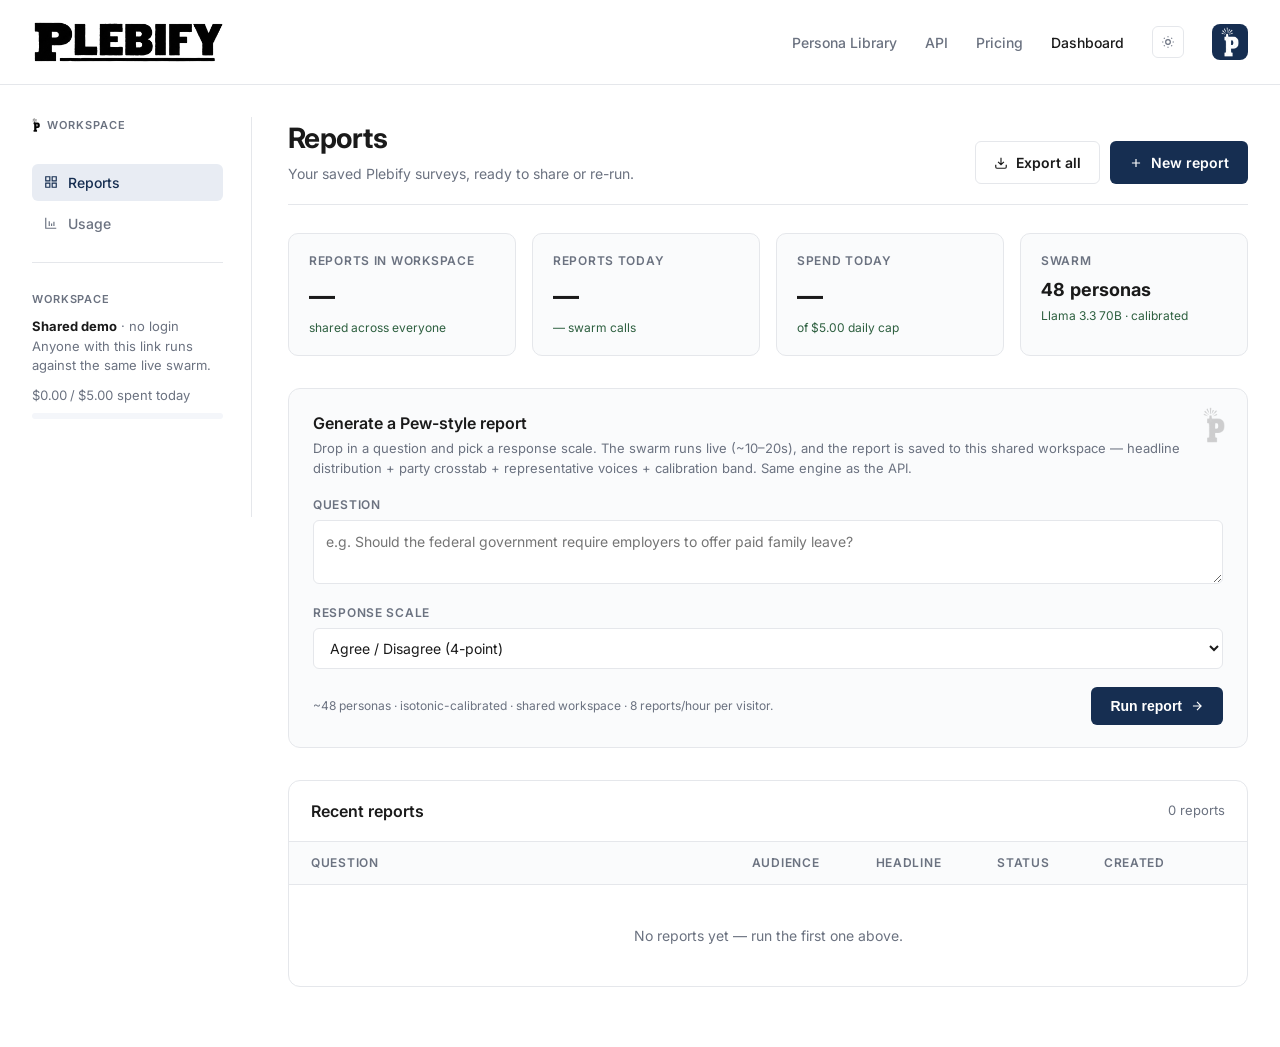
==== commit 46e8408c: "Make dashboard a real shared workspace: live reports/usage from backend, remove all mock data" ====
--- a/dashboard.html
+++ b/dashboard.html
@@ -4,12 +4,11 @@
 <meta charset="utf-8">
 <meta name="viewport" content="width=device-width,initial-scale=1">
 <title>Dashboard — Plebify</title>
-<meta name="description" content="Your Plebify account: past reports, on-demand Pew-style surveys, API key management.">
+<meta name="description" content="Plebify shared demo workspace: run on-demand Pew-style swarm surveys and browse everyone's saved reports.">
 <link rel="icon" type="image/png" sizes="32x32" href="assets/plebify_p_icon_32.png">
 <link rel="icon" type="image/png" sizes="16x16" href="assets/plebify_p_icon_16.png">
 <link rel="icon" type="image/png" sizes="128x128" href="assets/plebify_p_icon_128.png">
 <link rel="apple-touch-icon" sizes="180x180" href="assets/apple-touch-icon.png">
-<link rel="shortcut icon" href="assets/favicon.ico">
 <link rel="shortcut icon" href="assets/favicon.ico">
 <link rel="preconnect" href="https://fonts.googleapis.com">
 <link rel="preconnect" href="https://fonts.gstatic.com" crossorigin>
@@ -531,7 +530,7 @@
       <button class="theme-toggle" onclick="toggleTheme()" aria-label="Toggle theme">
         <svg width="14" height="14" viewBox="0 0 24 24" fill="none" stroke="currentColor" stroke-width="2"><circle cx="12" cy="12" r="4"/><path d="M12 2v2M12 20v2M4.93 4.93l1.41 1.41M17.66 17.66l1.41 1.41M2 12h2M20 12h2M4.93 19.07l1.41-1.41M17.66 6.34l1.41-1.41"/></svg>
       </button>
-      <div class="avatar" title="jonathan@agi.pro">
+      <div class="avatar" title="Plebify shared demo">
         <img class="p-mark p-mark-white" src="assets/plebify_p_icon.png" alt="P">
       </div>
     </div>
@@ -550,35 +549,22 @@
           <svg width="14" height="14" viewBox="0 0 24 24" fill="none" stroke="currentColor" stroke-width="2"><path d="M3 3h7v7H3zM14 3h7v7h-7zM14 14h7v7h-7zM3 14h7v7H3z"/></svg>
           Reports
         </a>
-        <a href="#keys" data-route="keys">
-          <svg width="14" height="14" viewBox="0 0 24 24" fill="none" stroke="currentColor" stroke-width="2"><path d="M9 11H5a2 2 0 0 0-2 2v7h18v-7a2 2 0 0 0-2-2h-4M9 11V7a3 3 0 0 1 6 0v4M9 11h6"/></svg>
-          API keys
-        </a>
-        <a href="#audiences" data-route="audiences">
-          <svg width="14" height="14" viewBox="0 0 24 24" fill="none" stroke="currentColor" stroke-width="2"><path d="M16 21v-2a4 4 0 0 0-4-4H6a4 4 0 0 0-4 4v2M22 21v-2a4 4 0 0 0-3-3.87M16 3.13a4 4 0 0 1 0 7.75"/><circle cx="9" cy="7" r="4"/></svg>
-          Audiences
-        </a>
-        <a href="#mcp" data-route="mcp">
-          <svg width="14" height="14" viewBox="0 0 24 24" fill="none" stroke="currentColor" stroke-width="2"><path d="M21 16V8a2 2 0 0 0-1-1.73l-7-4a2 2 0 0 0-2 0l-7 4A2 2 0 0 0 3 8v8a2 2 0 0 0 1 1.73l7 4a2 2 0 0 0 2 0l7-4A2 2 0 0 0 21 16z"/></svg>
-          MCP server
-        </a>
         <a href="#usage" data-route="usage">
           <svg width="14" height="14" viewBox="0 0 24 24" fill="none" stroke="currentColor" stroke-width="2"><path d="M3 3v18h18M9 17V9M13 17v-4M17 17v-7"/></svg>
-          Usage & billing
-        </a>
-        <a href="#settings" data-route="settings">
-          <svg width="14" height="14" viewBox="0 0 24 24" fill="none" stroke="currentColor" stroke-width="2"><circle cx="12" cy="12" r="3"/><path d="M19.4 15a1.65 1.65 0 0 0 .33 1.82l.06.06a2 2 0 1 1-2.83 2.83l-.06-.06a1.65 1.65 0 0 0-1.82-.33 1.65 1.65 0 0 0-1 1.51V21a2 2 0 1 1-4 0v-.09a1.65 1.65 0 0 0-1-1.51 1.65 1.65 0 0 0-1.82.33l-.06.06a2 2 0 1 1-2.83-2.83l.06-.06a1.65 1.65 0 0 0 .33-1.82 1.65 1.65 0 0 0-1.51-1H3a2 2 0 1 1 0-4h.09a1.65 1.65 0 0 0 1.51-1 1.65 1.65 0 0 0-.33-1.82l-.06-.06a2 2 0 1 1 2.83-2.83l.06.06a1.65 1.65 0 0 0 1.82.33h0a1.65 1.65 0 0 0 1-1.51V3a2 2 0 1 1 4 0v.09a1.65 1.65 0 0 0 1 1.51h0a1.65 1.65 0 0 0 1.82-.33l.06-.06a2 2 0 1 1 2.83 2.83l-.06.06a1.65 1.65 0 0 0-.33 1.82v0a1.65 1.65 0 0 0 1.51 1H21a2 2 0 1 1 0 4h-.09a1.65 1.65 0 0 0-1.51 1z"/></svg>
-          Settings
+          Usage
         </a>
       </nav>
     </div>
     <div class="side-section">
-      <div class="side-label">Plan</div>
+      <div class="side-label">Workspace</div>
       <div style="font-size:13px; color:var(--muted);">
-        <strong style="color:var(--text);">Pro</strong> &middot; 200 req/min<br>
-        <span style="font-feature-settings:'tnum'">1,284 / 5,000</span> calls this month
-        <div style="height:6px; background:var(--surface-2); border-radius:3px; margin-top:8px; overflow:hidden;">
-          <div style="height:100%; width:25%; background:var(--accent);"></div>
+        <strong style="color:var(--text);">Shared demo</strong> &middot; no login<br>
+        Anyone with this link runs against the same live swarm.
+        <div style="margin-top:10px;">
+          <span id="side-spend" style="font-feature-settings:'tnum'">$0.00 / $5.00</span> spent today
+          <div style="height:6px; background:var(--surface-2); border-radius:3px; margin-top:8px; overflow:hidden;">
+            <div id="side-spend-bar" style="height:100%; width:0%; background:var(--accent);"></div>
+          </div>
         </div>
       </div>
     </div>
@@ -605,27 +591,27 @@
       </div>
     </div>
 
-    <!-- Quick stats -->
+    <!-- Quick stats (live) -->
     <div class="stats">
       <div class="stat">
-        <div class="label">Reports this month</div>
-        <div class="value">17</div>
-        <div class="delta">+4 vs. last month</div>
+        <div class="label">Reports in workspace</div>
+        <div class="value" id="st-reports">—</div>
+        <div class="delta">shared across everyone</div>
       </div>
       <div class="stat">
-        <div class="label">Total API calls</div>
-        <div class="value">1,284</div>
-        <div class="delta">+312 vs. last month</div>
+        <div class="label">Reports today</div>
+        <div class="value" id="st-today">—</div>
+        <div class="delta" id="st-calls">— swarm calls</div>
       </div>
       <div class="stat">
-        <div class="label">Mean TVD vs. Pew</div>
-        <div class="value">0.21</div>
-        <div class="delta">in publish band ≤ 0.25</div>
+        <div class="label">Spend today</div>
+        <div class="value" id="st-spend">—</div>
+        <div class="delta">of $5.00 daily cap</div>
       </div>
       <div class="stat">
-        <div class="label">Avg latency P95</div>
-        <div class="value">2.4s</div>
-        <div class="delta">within Pro SLA</div>
+        <div class="label">Swarm</div>
+        <div class="value" style="font-size:18px;">48 personas</div>
+        <div class="delta">Llama 3.3 70B · calibrated</div>
       </div>
     </div>
 
@@ -635,55 +621,37 @@
            style="position: absolute; top: 18px; right: 22px; height: 36px; opacity: 0.18; pointer-events: none;">
       <h2>Generate a Pew-style report</h2>
       <p class="desc">
-        Drop in a question, pick a scale and an audience, and get a publish-ready report (headline distribution +
-        crosstabs + representative quotes + calibration band). Same engine as the API; saved here for re-use.
+        Drop in a question and pick a response scale. The swarm runs live (~10&ndash;20s), and the report is
+        saved to this shared workspace &mdash; headline distribution + party crosstab + representative voices +
+        calibration band. Same engine as the API.
       </p>
 
       <div class="form-row">
         <div>
           <label for="q">Question</label>
-          <textarea id="q" placeholder="e.g. Do you think AI tutors should be required in K-12 schools?">Should the federal government require employers to offer paid family leave?</textarea>
+          <textarea id="q" maxlength="300" placeholder="e.g. Should the federal government require employers to offer paid family leave?"></textarea>
         </div>
       </div>
 
-      <div class="form-row three" style="margin-top:14px;">
+      <div class="form-row" style="margin-top:14px;">
         <div>
           <label for="scale">Response scale</label>
           <select id="scale">
-            <option>Yes / No</option>
-            <option>Strongly favor &mdash; Strongly oppose (5-pt)</option>
-            <option>Approve / Disapprove / No opinion</option>
-            <option>Very concerned &mdash; Not at all (4-pt)</option>
-            <option>Custom&hellip;</option>
+            <option value="agree">Agree / Disagree (4-point)</option>
+            <option value="support">Support / Oppose (4-point)</option>
+            <option value="important">Importance (4-point)</option>
+            <option value="concern">Concern (4-point)</option>
+            <option value="yesno">Yes / No</option>
           </select>
         </div>
-        <div>
-          <label for="aud">Audience</label>
-          <select id="aud">
-            <option>Census-weighted (default)</option>
-            <option>Registered voters</option>
-            <option>18&ndash;29 only</option>
-            <option>Hispanic adults</option>
-            <option>By ZIP code&hellip;</option>
-          </select>
+      </div>
+
+      <div class="form-actions">
+        <div class="form-hint" id="compose-hint">
+          ~48 personas &middot; isotonic-calibrated &middot; shared workspace &middot; 8 reports/hour per visitor.
         </div>
-        <div>
-          <label for="ct">Crosstabs</label>
-          <select id="ct">
-            <option>Party + Age + Education</option>
-            <option>Party + Race + Region</option>
-            <option>Party only</option>
-            <option>All demographics</option>
-          </select>
-        </div>
-      </div>
-
-      <div class="form-actions">
-        <div class="form-hint">
-          Cost: <strong>1 credit</strong> &middot; ETA <strong>~2s</strong> &middot; seed locked to <code>42</code> for reproducibility.
-        </div>
-        <button class="btn btn-primary" onclick="alert('In production this calls POST /v1/reports — wired in next deploy.');">
-          Run report
+        <button class="btn btn-primary" id="run-report" onclick="runReport()">
+          <span id="run-report-label">Run report</span>
           <svg width="14" height="14" viewBox="0 0 24 24" fill="none" stroke="currentColor" stroke-width="2"><path d="M5 12h14M12 5l7 7-7 7"/></svg>
         </button>
       </div>
@@ -693,7 +661,7 @@
     <div class="panel">
       <div class="panel-head">
         <h2>Recent reports</h2>
-        <span class="meta">17 reports &middot; oldest 2026-04-08</span>
+        <span class="meta" id="reports-meta">loading…</span>
       </div>
       <div class="panel-body">
         <table>
@@ -716,541 +684,49 @@
   </section>
   <!-- ============================ /REPORTS ============================ -->
 
-  <!-- ============================ API KEYS ============================ -->
-  <section class="workspace-section" id="ws-keys">
-    <div class="page-head">
-      <div>
-        <h1>API keys</h1>
-        <div class="sub">Bearer tokens for the Plebify API. Keys are shown in full once at creation &mdash; store them in a secrets manager.</div>
-      </div>
-      <button class="btn btn-primary" onclick="alert('In production: POST /v1/keys — wired in next deploy.');">
-        <svg width="14" height="14" viewBox="0 0 24 24" fill="none" stroke="currentColor" stroke-width="2"><path d="M12 5v14M5 12h14"/></svg>
-        Create new key
-      </button>
-    </div>
-
-    <div class="stats">
-      <div class="stat"><div class="label">Active keys</div><div class="value">3</div></div>
-      <div class="stat"><div class="label">Inactive</div><div class="value">1</div></div>
-      <div class="stat"><div class="label">Calls today</div><div class="value">187</div></div>
-      <div class="stat"><div class="label">Last rotation</div><div class="value" style="font-size:18px;">14 days ago</div></div>
-    </div>
-
-    <div class="panel">
-      <div class="panel-head"><h2>Active keys <span class="count">4 total</span></h2></div>
-      <div class="panel-body">
-        <table>
-          <thead><tr>
-            <th>Name</th><th>Key</th><th>Scope</th><th>Created</th><th>Last used</th><th>Status</th><th></th>
-          </tr></thead>
-          <tbody>
-            <tr>
-              <td><strong>Production</strong><div style="color:var(--muted); font-size:12px;">Plebify on-call dashboard</div></td>
-              <td class="mono">sk-live-...ab3f1</td>
-              <td><span class="tag">survey</span> <span class="tag">personas</span> <span class="tag">calibration</span> <span class="tag">reports</span></td>
-              <td style="color:var(--muted); font-size:13px;">2026-03-12</td>
-              <td style="color:var(--muted); font-size:13px;">2h ago</td>
-              <td><span class="dot dot-green"></span>Active</td>
-              <td class="actions-inline">
-                <a href="#" onclick="event.preventDefault(); alert('Rotated.');">Rotate</a>
-                <a href="#" class="danger" onclick="event.preventDefault(); confirm('Revoke this key? Existing calls will 401.') && alert('Revoked.');">Revoke</a>
-              </td>
-            </tr>
-            <tr>
-              <td><strong>Staging</strong><div style="color:var(--muted); font-size:12px;">Internal QA + integration tests</div></td>
-              <td class="mono">sk-live-...x092k</td>
-              <td><span class="tag">survey</span> <span class="tag">personas</span> <span class="tag">calibration</span></td>
-              <td style="color:var(--muted); font-size:13px;">2026-03-12</td>
-              <td style="color:var(--muted); font-size:13px;">yesterday</td>
-              <td><span class="dot dot-green"></span>Active</td>
-              <td class="actions-inline">
-                <a href="#" onclick="event.preventDefault();">Rotate</a>
-                <a href="#" class="danger" onclick="event.preventDefault();">Revoke</a>
-              </td>
-            </tr>
-            <tr>
-              <td><strong>MCP &mdash; Claude Code</strong><div style="color:var(--muted); font-size:12px;">Auto-provisioned by MCP handshake</div></td>
-              <td class="mono">sk-live-...mc4qe</td>
-              <td><span class="tag">survey</span> <span class="tag">personas</span></td>
-              <td style="color:var(--muted); font-size:13px;">2026-05-01</td>
-              <td style="color:var(--muted); font-size:13px;">14m ago</td>
-              <td><span class="dot dot-green"></span>Active</td>
-              <td class="actions-inline">
-                <a href="#" onclick="event.preventDefault();">Rotate</a>
-                <a href="#" class="danger" onclick="event.preventDefault();">Revoke</a>
-              </td>
-            </tr>
-            <tr>
-              <td><strong>Eng analytics dashboard</strong><div style="color:var(--muted); font-size:12px;">Read-only embed key</div></td>
-              <td class="mono">sk-live-...nkz2p</td>
-              <td><span class="tag">personas</span> <span class="tag">calibration</span></td>
-              <td style="color:var(--muted); font-size:13px;">2026-04-08</td>
-              <td style="color:var(--muted); font-size:13px;">never</td>
-              <td><span class="dot dot-gray"></span>Inactive</td>
-              <td class="actions-inline">
-                <a href="#" onclick="event.preventDefault();">Activate</a>
-                <a href="#" class="danger" onclick="event.preventDefault();">Delete</a>
-              </td>
-            </tr>
-          </tbody>
-        </table>
-      </div>
-    </div>
-
-    <div class="panel">
-      <div class="panel-head">
-        <h2>Webhooks <span class="count">2 endpoints</span></h2>
-        <a href="#" class="btn btn-ghost btn-small">+ Add webhook</a>
-      </div>
-      <div class="panel-body">
-        <table>
-          <thead><tr><th>Event</th><th>URL</th><th>Last delivery</th><th>Status</th><th></th></tr></thead>
-          <tbody>
-            <tr>
-              <td><code>report.completed</code></td>
-              <td class="mono">https://hooks.acme.io/plebify/done</td>
-              <td style="color:var(--muted); font-size:13px;">2h ago &middot; 200</td>
-              <td><span class="dot dot-green"></span>Live</td>
-              <td class="actions-inline"><a href="#">Test</a> <a href="#" class="danger">Remove</a></td>
-            </tr>
-            <tr>
-              <td><code>quota.threshold</code></td>
-              <td class="mono">https://hooks.acme.io/plebify/quota</td>
-              <td style="color:var(--muted); font-size:13px;">3d ago &middot; 200</td>
-              <td><span class="dot dot-green"></span>Live</td>
-              <td class="actions-inline"><a href="#">Test</a> <a href="#" class="danger">Remove</a></td>
-            </tr>
-          </tbody>
-        </table>
-      </div>
-    </div>
-
-    <div class="panel">
-      <div class="panel-head"><h2>IP allowlist</h2></div>
-      <div class="panel-body" style="padding: 18px 22px; color: var(--muted); font-size: 14px;">
-        Currently <strong>unrestricted</strong> &mdash; keys are valid from any IP.
-        <a href="#" style="margin-left: 12px;">+ Restrict to specific IPs</a>
-      </div>
-    </div>
-  </section>
-  <!-- ============================ /API KEYS ============================ -->
-
-  <!-- ============================ AUDIENCES ============================ -->
-  <section class="workspace-section" id="ws-audiences">
-    <div class="page-head">
-      <div>
-        <h1>Audiences</h1>
-        <div class="sub">Saved persona slices you can reuse across surveys. Built-in audiences are versioned with the library; custom ones are yours.</div>
-      </div>
-      <button class="btn btn-primary" onclick="alert('In production: POST /v1/audiences — wired in next deploy.');">
-        <svg width="14" height="14" viewBox="0 0 24 24" fill="none" stroke="currentColor" stroke-width="2"><path d="M12 5v14M5 12h14"/></svg>
-        New audience
-      </button>
-    </div>
-
-    <div class="stats">
-      <div class="stat"><div class="label">Built-in</div><div class="value">3</div></div>
-      <div class="stat"><div class="label">Custom</div><div class="value">5</div></div>
-      <div class="stat"><div class="label">Library version</div><div class="value" style="font-size:18px;">v3.4</div><div class="delta">Census-raked &middot; 297 personas</div></div>
-      <div class="stat"><div class="label">Most-used</div><div class="value" style="font-size:18px;">Census-weighted</div><div class="delta">12 reports this month</div></div>
-    </div>
-
-    <div class="aud-grid">
-      <div class="aud-card builtin">
-        <div class="badge-row"><span class="tag">built-in</span><span class="tag">default</span></div>
-        <div class="name">Census-weighted (US adults 18+)</div>
-        <div class="desc">The full library, raked by IPF to match US Census ACS 2023 marginals on age, sex, race, education, and region. Use this when you want the country.</div>
-        <div class="row"><span>297 personas</span><strong>used 12&times; this month</strong></div>
-      </div>
-
-      <div class="aud-card builtin">
-        <div class="badge-row"><span class="tag">built-in</span></div>
-        <div class="name">Registered voters</div>
-        <div class="desc">Subset of the library who self-identify as registered voters, raked to match Voter Study Group party + region distributions.</div>
-        <div class="row"><span>234 personas</span><strong>used 4&times; this month</strong></div>
-      </div>
-
-      <div class="aud-card builtin">
-        <div class="badge-row"><span class="tag">built-in</span></div>
-        <div class="name">Likely 2028 primary voters</div>
-        <div class="desc">Higher-engagement voter subset. Useful for primary horse-race &amp; messaging tests where general-pop noise drowns the signal.</div>
-        <div class="row"><span>148 personas</span><strong>used 1&times; this month</strong></div>
-      </div>
-
-      <div class="aud-card">
-        <div class="badge-row"><span class="tag">custom</span></div>
-        <div class="name">Texas Hispanic adults</div>
-        <div class="desc">Filter: <code>race=Hispanic AND geo contains TX</code>. Mix Mexican-American multi-gen, Tejano, recent Central American.</div>
-        <div class="row"><span>41 personas</span><strong>created 2026-05-12</strong></div>
-      </div>
-
-      <div class="aud-card">
-        <div class="badge-row"><span class="tag">custom</span></div>
-        <div class="name">Mom influencers, 28&ndash;45</div>
-        <div class="desc">Female, parent, college+, urban/suburban, media_diet includes Instagram/TikTok. For CPG copy testing.</div>
-        <div class="row"><span>26 personas</span><strong>created 2026-05-08</strong></div>
-      </div>
-
-      <div class="aud-card">
-        <div class="badge-row"><span class="tag">custom</span></div>
-        <div class="name">B2B SaaS buyers 30&ndash;55</div>
-        <div class="desc">Knowledge-work job titles, income $90K+, decision-maker flag. For pricing &amp; positioning research.</div>
-        <div class="row"><span>18 personas</span><strong>created 2026-04-22</strong></div>
-      </div>
-
-      <div class="aud-card">
-        <div class="badge-row"><span class="tag">custom</span></div>
-        <div class="name">Reddit power users</div>
-        <div class="desc">Heavy online media diet, contrarian disposition, 18&ndash;35 skew. For online-sentiment forecasting.</div>
-        <div class="row"><span>22 personas</span><strong>created 2026-04-17</strong></div>
-      </div>
-
-      <div class="aud-card">
-        <div class="badge-row"><span class="tag">custom</span><span class="tag">on-demand</span></div>
-        <div class="name">ZIP 90210 (Beverly Hills, CA)</div>
-        <div class="desc">Auto-generated from ACS block-group data. High-income, white &amp; Hispanic mix, 50+ skew. 30s cold-start.</div>
-        <div class="row"><span>12 personas</span><strong>created 2026-05-23</strong></div>
-      </div>
-    </div>
-  </section>
-  <!-- ============================ /AUDIENCES ============================ -->
-
-  <!-- ============================ MCP SERVER ============================ -->
-  <section class="workspace-section" id="ws-mcp">
-    <div class="page-head">
-      <div>
-        <h1>MCP server</h1>
-        <div class="sub">Plebify exposes its API as a remote Model Context Protocol server. Connect once; ask in plain language.</div>
-      </div>
-      <a href="index.html#mcp" class="btn btn-ghost">View docs &rarr;</a>
-    </div>
-
-    <div class="stats">
-      <div class="stat">
-        <div class="label">Server status</div>
-        <div class="value" style="font-size:18px; display:flex; align-items:center; gap:8px;">
-          <img class="p-mark" src="assets/plebify_p_icon.png" alt="" style="height: 22px;">
-          <span class="dot dot-green"></span>Connected
-        </div>
-        <div class="delta">uptime 99.97% (30d)</div>
-      </div>
-      <div class="stat"><div class="label">Tool calls (30d)</div><div class="value">1,084</div><div class="delta">+38% vs prev 30d</div></div>
-      <div class="stat"><div class="label">Connected clients</div><div class="value">4</div></div>
-      <div class="stat"><div class="label">P95 latency</div><div class="value">2.1s</div></div>
-    </div>
-
-    <div class="panel">
-      <div class="panel-head"><h2>Connection</h2></div>
-      <div class="panel-body" style="padding: 20px 22px;">
-        <div style="display:grid; grid-template-columns: 140px 1fr; gap: 14px; font-size:14px;">
-          <div style="color:var(--muted);">Endpoint</div>
-          <div><code class="mono">https://mcp.plebify.ai</code></div>
-          <div style="color:var(--muted);">Protocol</div>
-          <div>MCP over HTTPS (streamable HTTP transport)</div>
-          <div style="color:var(--muted);">Auth</div>
-          <div><code class="mono">Authorization: Bearer ${PLEBIFY_API_KEY}</code></div>
-          <div style="color:var(--muted);">Key in use</div>
-          <div><code class="mono">sk-live-...mc4qe</code> (MCP &mdash; Claude Code)</div>
-        </div>
-        <div style="margin-top: 18px; display: flex; gap: 10px;">
-          <button class="btn btn-ghost btn-small" onclick="navigator.clipboard.writeText('https://mcp.plebify.ai'); this.textContent='Copied'">Copy endpoint</button>
-          <a href="index.html#mcp" class="btn btn-ghost btn-small">Show config snippet</a>
-        </div>
-      </div>
-    </div>
-
-    <div class="panel">
-      <div class="panel-head"><h2>Tools exposed <span class="count">4 tools</span></h2></div>
-      <div class="panel-body">
-        <div class="mcp-tool">
-          <div>
-            <div class="name">mcp__plebify__survey</div>
-            <div style="color:var(--muted); font-size:12px;">Run a question against the synthetic public.</div>
-          </div>
-          <div class="meta">last called <strong>14m ago</strong> &middot; 832 calls (30d)</div>
-        </div>
-        <div class="mcp-tool">
-          <div>
-            <div class="name">mcp__plebify__personas</div>
-            <div style="color:var(--muted); font-size:12px;">Browse / filter the Persona Library.</div>
-          </div>
-          <div class="meta">last called <strong>2h ago</strong> &middot; 191 calls (30d)</div>
-        </div>
-        <div class="mcp-tool">
-          <div>
-            <div class="name">mcp__plebify__calibration</div>
-            <div style="color:var(--muted); font-size:12px;">Current Pew calibration state by topic class.</div>
-          </div>
-          <div class="meta">last called <strong>6h ago</strong> &middot; 47 calls (30d)</div>
-        </div>
-        <div class="mcp-tool">
-          <div>
-            <div class="name">mcp__plebify__report</div>
-            <div style="color:var(--muted); font-size:12px;">Save a survey result as a sharable PDF + JSON report.</div>
-          </div>
-          <div class="meta">last called <strong>1d ago</strong> &middot; 14 calls (30d)</div>
-        </div>
-      </div>
-    </div>
-
-    <div class="panel">
-      <div class="panel-head"><h2>Connected clients <span class="count">4 live</span></h2></div>
-      <div class="panel-body">
-        <table>
-          <thead><tr><th>Client</th><th>Version</th><th>First seen</th><th>Last call</th><th>Calls (30d)</th><th>Status</th></tr></thead>
-          <tbody>
-            <tr><td><strong>Claude Code</strong></td><td class="mono mono-muted">2.0.18</td><td style="color:var(--muted); font-size:13px;">2026-05-01</td><td style="color:var(--muted); font-size:13px;">14m ago</td><td style="font-feature-settings:'tnum';">832</td><td><span class="dot dot-green"></span>Live</td></tr>
-            <tr><td><strong>Cursor</strong></td><td class="mono mono-muted">0.47.2</td><td style="color:var(--muted); font-size:13px;">2026-05-12</td><td style="color:var(--muted); font-size:13px;">2h ago</td><td style="font-feature-settings:'tnum';">191</td><td><span class="dot dot-green"></span>Live</td></tr>
-            <tr><td><strong>Claude Desktop</strong></td><td class="mono mono-muted">1.4.0</td><td style="color:var(--muted); font-size:13px;">2026-05-19</td><td style="color:var(--muted); font-size:13px;">6h ago</td><td style="font-feature-settings:'tnum';">47</td><td><span class="dot dot-green"></span>Live</td></tr>
-            <tr><td><strong>Zed</strong></td><td class="mono mono-muted">0.180.3</td><td style="color:var(--muted); font-size:13px;">2026-05-22</td><td style="color:var(--muted); font-size:13px;">1d ago</td><td style="font-feature-settings:'tnum';">14</td><td><span class="dot dot-yellow"></span>Idle</td></tr>
-          </tbody>
-        </table>
-      </div>
-    </div>
-
-    <div class="panel">
-      <div class="panel-head"><h2>Recent tool calls</h2><a href="#" class="btn btn-ghost btn-small">Full log &rarr;</a></div>
-      <div class="panel-body">
-        <table class="log-table">
-          <thead><tr><th>Time</th><th>Client</th><th>Tool</th><th>Input snippet</th><th>Result</th></tr></thead>
-          <tbody>
-            <tr><td class="ts">12:31:08</td><td>Claude Code</td><td class="mono">survey</td><td style="color:var(--muted);">"AI tutors in K-12&hellip;" &middot; n_quotes=3</td><td><span class="ok">200</span> &middot; 1.8s</td></tr>
-            <tr><td class="ts">12:24:41</td><td>Cursor</td><td class="mono">personas</td><td style="color:var(--muted);">race=Hispanic &amp; geo~TX &middot; limit=10</td><td><span class="ok">200</span> &middot; 0.4s</td></tr>
-            <tr><td class="ts">12:18:12</td><td>Claude Code</td><td class="mono">survey</td><td style="color:var(--muted);">"Paid family leave&hellip;" &middot; crosstabs=party,age</td><td><span class="ok">200</span> &middot; 2.1s</td></tr>
-            <tr><td class="ts">10:55:03</td><td>Claude Desktop</td><td class="mono">calibration</td><td style="color:var(--muted);">(no args)</td><td><span class="ok">200</span> &middot; 0.1s</td></tr>
-            <tr><td class="ts">09:14:22</td><td>Claude Code</td><td class="mono">report</td><td style="color:var(--muted);">save survey rep_a3f1k</td><td><span class="ok">201</span> &middot; 0.6s</td></tr>
-            <tr><td class="ts">08:42:17</td><td>Cursor</td><td class="mono">survey</td><td style="color:var(--muted);">"Section 230 reform" &middot; scale=yes/no/unsure</td><td><span class="ok">200</span> &middot; 1.9s</td></tr>
-            <tr><td class="ts">02:13:48</td><td>Claude Code</td><td class="mono">survey</td><td style="color:var(--muted);">"AI replacing jobs"</td><td><span class="err">429</span> &middot; rate-limited</td></tr>
-          </tbody>
-        </table>
-      </div>
-    </div>
-  </section>
-  <!-- ============================ /MCP ============================ -->
-
-  <!-- ============================ USAGE & BILLING ============================ -->
+
+
+
+
+
+
+  <!-- ============================ USAGE ============================ -->
   <section class="workspace-section" id="ws-usage">
     <div class="page-head">
       <div>
-        <h1>Usage &amp; billing</h1>
-        <div class="sub">Current period: May 1 &ndash; May 31, 2026 &middot; 6 days remaining</div>
-      </div>
-      <a href="index.html#pricing" class="btn btn-primary">Upgrade plan</a>
+        <h1>Usage</h1>
+        <div class="sub">Live activity for the shared demo workspace. Spend resets daily at 00:00 UTC.</div>
+      </div>
     </div>
 
     <div class="stats">
-      <div class="stat"><div class="label">Calls this month</div><div class="value">1,284</div><div class="delta">25.7% of 5,000 included</div></div>
-      <div class="stat"><div class="label">Spend this month</div><div class="value">$99.00</div><div class="delta">no overage</div></div>
-      <div class="stat"><div class="label">Projected EOM</div><div class="value">1,648</div><div class="delta">on track</div></div>
-      <div class="stat"><div class="label">Avg cost / call</div><div class="value">$0.077</div><div class="delta">flat Pro pricing</div></div>
+      <div class="stat"><div class="label">Reports today</div><div class="value" id="u-today">—</div><div class="delta" id="u-calls">— swarm calls</div></div>
+      <div class="stat"><div class="label">Spend today</div><div class="value" id="u-spend">—</div><div class="delta">of $5.00 daily cap</div></div>
+      <div class="stat"><div class="label">Reports in workspace</div><div class="value" id="u-total">—</div><div class="delta">all-time, shared</div></div>
+      <div class="stat"><div class="label">Cost / report</div><div class="value">~$0.003</div><div class="delta">48 calls · Llama 3.3 70B</div></div>
     </div>
 
     <div class="panel">
-      <div class="panel-head"><h2>Daily call volume <span class="count">last 30 days</span></h2></div>
+      <div class="panel-head"><h2>Reports per day <span class="count">last 30 days</span></h2></div>
       <div class="panel-body" style="padding: 18px 22px;">
         <div class="chart" id="usage-chart"><!-- populated by JS --></div>
-        <div class="chart-axis"><span>Apr 27</span><span>May 5</span><span>May 12</span><span>May 19</span><span>Today</span></div>
       </div>
     </div>
 
     <div class="panel">
-      <div class="panel-head"><h2>Breakdown by endpoint</h2></div>
-      <div class="panel-body" style="padding: 22px;">
-        <div class="stack-row">
-          <div class="top"><span><strong>POST /v1/survey</strong></span><span style="font-feature-settings:'tnum';">891 calls &middot; 69%</span></div>
-          <div class="bar"><div class="fill" style="width: 69%"></div></div>
-        </div>
-        <div class="stack-row">
-          <div class="top"><span><strong>GET /v1/personas</strong></span><span style="font-feature-settings:'tnum';">247 calls &middot; 19%</span></div>
-          <div class="bar"><div class="fill" style="width: 19%"></div></div>
-        </div>
-        <div class="stack-row">
-          <div class="top"><span><strong>GET /v1/calibration</strong></span><span style="font-feature-settings:'tnum';">88 calls &middot; 7%</span></div>
-          <div class="bar"><div class="fill" style="width: 7%"></div></div>
-        </div>
-        <div class="stack-row">
-          <div class="top"><span><strong>POST /v1/reports</strong></span><span style="font-feature-settings:'tnum';">58 calls &middot; 5%</span></div>
-          <div class="bar"><div class="fill" style="width: 5%"></div></div>
-        </div>
-      </div>
-    </div>
-
-    <div class="panel">
-      <div class="panel-head"><h2>Calls by API key</h2></div>
-      <div class="panel-body">
-        <table>
-          <thead><tr><th>Key</th><th>Calls (30d)</th><th>Top endpoint</th><th>Last used</th></tr></thead>
-          <tbody>
-            <tr><td><strong>Production</strong> <code class="mono mono-muted">...ab3f1</code></td><td style="font-feature-settings:'tnum';">948</td><td><code>survey</code></td><td style="color:var(--muted); font-size:13px;">2h ago</td></tr>
-            <tr><td><strong>MCP &mdash; Claude Code</strong> <code class="mono mono-muted">...mc4qe</code></td><td style="font-feature-settings:'tnum';">272</td><td><code>survey</code></td><td style="color:var(--muted); font-size:13px;">14m ago</td></tr>
-            <tr><td><strong>Staging</strong> <code class="mono mono-muted">...x092k</code></td><td style="font-feature-settings:'tnum';">64</td><td><code>personas</code></td><td style="color:var(--muted); font-size:13px;">yesterday</td></tr>
-            <tr><td><strong>Eng analytics</strong> <code class="mono mono-muted">...nkz2p</code></td><td style="font-feature-settings:'tnum';">0</td><td>&mdash;</td><td style="color:var(--muted); font-size:13px;">never</td></tr>
-          </tbody>
-        </table>
-      </div>
-    </div>
-
-    <div class="panel">
-      <div class="panel-head"><h2>Plan</h2><a href="#" class="btn btn-ghost btn-small">Compare plans &rarr;</a></div>
-      <div class="panel-body" style="padding: 22px; font-size:14px;">
-        <div style="display:flex; justify-content: space-between; align-items: center; margin-bottom: 16px;">
-          <div>
-            <strong style="font-size:18px;">Pro</strong> &nbsp;<span class="tag">current</span>
-            <div style="color:var(--muted); margin-top: 4px;">$99/mo &middot; 5,000 calls included &middot; $0.02 per overage call &middot; 200 req/min</div>
-          </div>
-          <a href="index.html#pricing" class="btn btn-primary btn-small">Upgrade to Scale</a>
-        </div>
-      </div>
-    </div>
-
-    <div class="panel">
-      <div class="panel-head"><h2>Invoices</h2></div>
-      <div class="panel-body">
-        <table>
-          <thead><tr><th>Date</th><th>Description</th><th>Amount</th><th>Status</th><th></th></tr></thead>
-          <tbody>
-            <tr><td class="mono mono-muted">2026-05-01</td><td>Pro plan &middot; May 2026</td><td style="font-feature-settings:'tnum';">$99.00</td><td><span class="pill success">paid</span></td><td><a href="#">PDF</a></td></tr>
-            <tr><td class="mono mono-muted">2026-04-01</td><td>Pro plan &middot; Apr 2026</td><td style="font-feature-settings:'tnum';">$99.00</td><td><span class="pill success">paid</span></td><td><a href="#">PDF</a></td></tr>
-            <tr><td class="mono mono-muted">2026-03-01</td><td>Pro plan &middot; Mar 2026 (prorated)</td><td style="font-feature-settings:'tnum';">$62.71</td><td><span class="pill success">paid</span></td><td><a href="#">PDF</a></td></tr>
-          </tbody>
-        </table>
-      </div>
-    </div>
-
-    <div class="panel">
-      <div class="panel-head"><h2>Payment method</h2><a href="#" class="btn btn-ghost btn-small">Update</a></div>
-      <div class="panel-body" style="padding: 22px; display: flex; align-items: center; gap: 16px; font-size: 14px;">
-        <div style="width:46px; height:30px; background: linear-gradient(135deg, #1a1f71 0%, #2c3aaa 100%); border-radius: 4px; display:flex; align-items:center; justify-content:center; color:white; font-weight:700; font-size:11px; letter-spacing:0.05em;">VISA</div>
-        <div>
-          <div><strong>Visa &bull;&bull;&bull;&bull; 4242</strong></div>
-          <div style="color:var(--muted); font-size:12px;">Expires 12/2028 &middot; Billing email: jonathan@agi.pro</div>
-        </div>
+      <div class="panel-head"><h2>How the demo is capped</h2></div>
+      <div class="panel-body" style="padding: 20px 22px; font-size:14px; color:var(--muted); line-height:1.6;">
+        This is a public, shared workspace &mdash; no accounts, no keys. Every report runs the same 48-persona
+        swarm (Llama&nbsp;3.3&nbsp;70B via OpenRouter) and is stored for everyone to see. To keep it free we cap it:
+        <strong style="color:var(--text);">$5/day total spend</strong> (a hard stop) and
+        <strong style="color:var(--text);">8 reports/hour per visitor</strong>. When the daily cap is hit, new
+        reports pause until 00:00&nbsp;UTC.
       </div>
     </div>
   </section>
   <!-- ============================ /USAGE ============================ -->
 
-  <!-- ============================ SETTINGS ============================ -->
-  <section class="workspace-section" id="ws-settings">
-    <div class="page-head">
-      <div>
-        <h1>Settings</h1>
-        <div class="sub">Account, team, defaults, and brand &mdash; everything that doesn't change between reports.</div>
-      </div>
-      <button class="btn btn-primary" onclick="alert('In production: PATCH /v1/account — wired in next deploy.');">Save changes</button>
-    </div>
-
-    <div class="panel">
-      <div class="panel-head"><h2>Account</h2></div>
-      <div class="panel-body" style="padding: 22px;">
-        <div class="settings-grid">
-          <div class="key">Name</div>
-          <div class="val"><input type="text" value="Jonathan Owens"></div>
-          <div class="key">Email <div class="hint">used for login &amp; invoices</div></div>
-          <div class="val"><input type="text" value="jonathan@agi.pro"></div>
-          <div class="key">Organization</div>
-          <div class="val"><input type="text" value="AGI Pro"></div>
-          <div class="key">Timezone</div>
-          <div class="val"><select><option>America/Anchorage (AKDT, UTC-8)</option><option>America/New_York (EDT, UTC-4)</option><option>America/Los_Angeles (PDT, UTC-7)</option><option>UTC</option></select></div>
-        </div>
-      </div>
-    </div>
-
-    <div class="panel">
-      <div class="panel-head"><h2>Brand &mdash; custom report headers</h2></div>
-      <div class="panel-body" style="padding: 22px;">
-        <div class="settings-grid">
-          <div class="key">Org name on PDFs</div>
-          <div class="val"><input type="text" value="AGI Pro"></div>
-          <div class="key">Logo <div class="hint">PNG/SVG, max 2MB. Used on PDF cover.</div></div>
-          <div class="val"><button class="btn btn-ghost btn-small">Upload logo</button> <span style="color:var(--muted); margin-left:10px;">currently using Plebify default</span></div>
-          <div class="key">Accent color</div>
-          <div class="val">
-            <input type="text" value="#162E51" style="width:120px;">
-            <span style="display:inline-block; width:24px; height:24px; background:#162E51; border-radius:4px; vertical-align:middle; margin-left:8px; border:1px solid var(--border);"></span>
-          </div>
-          <div class="key">Footer line</div>
-          <div class="val"><input type="text" value="Powered by Plebify · Calibrated against 42 Pew Research surveys"></div>
-        </div>
-      </div>
-    </div>
-
-    <div class="panel">
-      <div class="panel-head"><h2>Defaults</h2></div>
-      <div class="panel-body" style="padding: 22px;">
-        <div class="settings-grid">
-          <div class="key">Default audience</div>
-          <div class="val"><select><option>Census-weighted</option><option>Registered voters</option><option>Likely 2028 primary voters</option></select></div>
-          <div class="key">Default crosstabs</div>
-          <div class="val"><select><option>Party + Age + Education</option><option>Party + Race + Region</option><option>Party only</option><option>All demographics</option></select></div>
-          <div class="key">Default seed <div class="hint">locks the swarm sample for reproducibility</div></div>
-          <div class="val"><input type="text" value="42" style="width:120px;"></div>
-          <div class="key">Quote count per report</div>
-          <div class="val"><input type="text" value="3" style="width:120px;"></div>
-        </div>
-      </div>
-    </div>
-
-    <div class="panel">
-      <div class="panel-head"><h2>Notifications</h2></div>
-      <div class="panel-body" style="padding: 22px;">
-        <div class="check-list">
-          <label><input type="checkbox" checked><span>Weekly usage digest<span class="sub">Mondays at 9am local. Calls, spend, top reports.</span></span></label>
-          <label><input type="checkbox" checked><span>Quota &ge; 85% alert<span class="sub">Email when monthly quota is close to overage threshold.</span></span></label>
-          <label><input type="checkbox"><span>New persona library release<span class="sub">When the library version bumps (e.g. v3.4 &rarr; v3.5).</span></span></label>
-          <label><input type="checkbox" checked><span>Pew calibration drift alert<span class="sub">When mean TVD shifts &gt; 0.05 vs. last refresh.</span></span></label>
-          <label><input type="checkbox"><span>Webhook delivery failures<span class="sub">After 3 consecutive 5xx responses to a webhook URL.</span></span></label>
-        </div>
-      </div>
-    </div>
-
-    <div class="panel">
-      <div class="panel-head"><h2>Team <span class="count">2 members</span></h2><a href="#" class="btn btn-ghost btn-small">+ Invite member</a></div>
-      <div class="panel-body" style="padding: 6px 22px 18px;">
-        <div class="team-row">
-          <div class="avatar-sm">JO</div>
-          <div style="flex:1;">
-            <div class="name">Jonathan Owens</div>
-            <div class="email">jonathan@agi.pro</div>
-          </div>
-          <span class="pill">Owner</span>
-        </div>
-        <div class="team-row">
-          <div class="avatar-sm">MR</div>
-          <div style="flex:1;">
-            <div class="name">Maria Reyes</div>
-            <div class="email">maria@agi.pro &middot; <span style="color:var(--muted);">invited 3d ago, not yet accepted</span></div>
-          </div>
-          <span class="pill warn">Pending</span>
-        </div>
-      </div>
-    </div>
-
-    <div class="panel">
-      <div class="panel-head"><h2>Data retention</h2></div>
-      <div class="panel-body" style="padding: 22px;">
-        <div class="settings-grid">
-          <div class="key">Report retention</div>
-          <div class="val"><select><option>90 days (default)</option><option>30 days</option><option>1 year</option><option>Forever</option></select></div>
-          <div class="key">Persona library snapshots</div>
-          <div class="val"><select><option>Keep last 5 versions</option><option>Keep last 2</option><option>Keep all</option></select></div>
-          <div class="key">Audit log retention</div>
-          <div class="val"><select><option>1 year (default)</option><option>30 days</option><option>Forever</option></select></div>
-        </div>
-      </div>
-    </div>
-
-    <div class="danger-zone">
-      <h3>Danger zone</h3>
-      <p style="color:var(--muted); font-size:13px; margin-bottom: 14px;">These actions are permanent. Take a deep breath.</p>
-      <div style="display:flex; gap:10px; flex-wrap: wrap;">
-        <button class="btn btn-danger btn-small" onclick="confirm('Delete all reports? This cannot be undone.') && alert('In production: DELETE /v1/reports?all=true');">Delete all reports</button>
-        <button class="btn btn-danger btn-small" onclick="confirm('Revoke all API keys?') && alert('In production: revoke all keys.');">Revoke all keys</button>
-        <button class="btn btn-danger btn-small" onclick="confirm('Delete entire account? This is permanent.') && alert('In production: DELETE /v1/account');">Delete account</button>
-      </div>
-    </div>
-  </section>
-  <!-- ============================ /SETTINGS ============================ -->
+
 
   </main>
 </div>
@@ -1290,10 +766,8 @@
     <div class="drawer-section">
       <h4>Export</h4>
       <div class="download-row">
-        <a href="#" class="btn btn-ghost btn-small">Download PDF</a>
-        <a href="#" class="btn btn-ghost btn-small">Download JSON</a>
-        <a href="#" class="btn btn-ghost btn-small">Copy share link</a>
-        <a href="#" class="btn btn-ghost btn-small">Re-run with new seed</a>
+        <button class="btn btn-ghost btn-small" onclick="downloadJSON()">Download JSON</button>
+        <button class="btn btn-ghost btn-small" onclick="copyShare()">Copy summary</button>
       </div>
     </div>
 
@@ -1313,230 +787,162 @@
   }
   applyTheme(localStorage.getItem('plebify-theme') || (window.matchMedia && window.matchMedia('(prefers-color-scheme: dark)').matches ? 'dark' : 'light'));
 
-  // ===== mock reports (UI shell — real data via GET /v1/reports later) =====
-  const reports = [
-    {
-      id: "rep_a3f1k",
-      question: "Should the federal government require employers to offer paid family leave?",
-      audience: "Census-weighted",
-      scale: ["favor", "oppose"],
-      headline: { favor: 0.71, oppose: 0.29 },
-      crosstabs: {
-        party: {
-          "Dem/lean":  { favor: 0.88, oppose: 0.12 },
-          "Rep/lean":  { favor: 0.52, oppose: 0.48 },
-          "Independent": { favor: 0.69, oppose: 0.31 }
-        }
-      },
-      quotes: [
-        { who: "v33_white_male_42_pa_repub", answer: "favor",
-          reason: "Twelve weeks unpaid almost wrecked us when our second was born. Republicans should own paid leave — it's pro-family." },
-        { who: "v31_hispanic_female_28_ca",  answer: "favor",
-          reason: "Stocking shelves three weeks after a C-section is what 'cheap labor' actually looks like. We deserve better." },
-        { who: "v33_white_male_58_tx_repub", answer: "oppose",
-          reason: "Federal mandate hits small business hardest. Tax credit, sure. Mandate, no." }
-      ],
-      calibration: { topic_class: "social_policy", expected_tvd_band: [0.10, 0.18], confidence: "high" },
-      created: "2026-05-26 09:14",
-      status: "ready",
-      ago: "2h ago"
-    },
-    {
-      id: "rep_29kx7",
-      question: "How concerned are you about AI replacing your job in the next 5 years?",
-      audience: "18–44 adults",
-      scale: ["very concerned", "somewhat", "not very", "not at all"],
-      headline: { "very concerned": 0.21, "somewhat": 0.36, "not very": 0.27, "not at all": 0.16 },
-      crosstabs: {
-        party: {
-          "Dem/lean":  { "very concerned": 0.18, "somewhat": 0.34, "not very": 0.29, "not at all": 0.19 },
-          "Rep/lean":  { "very concerned": 0.26, "somewhat": 0.39, "not very": 0.23, "not at all": 0.12 },
-          "Independent": { "very concerned": 0.22, "somewhat": 0.37, "not very": 0.27, "not at all": 0.14 }
-        }
-      },
-      quotes: [
-        { who: "v33_black_female_29_atlanta", answer: "somewhat",
-          reason: "Some of my customer-service work already got cut. Not panic — but it's not nothing." },
-        { who: "v31_white_male_38_seattle",    answer: "not very",
-          reason: "I write the systems. If anything I'm busier than ever." },
-        { who: "v33_hispanic_male_24_phoenix", answer: "very concerned",
-          reason: "My whole life is the warehouse. They keep saying 'just the routine stuff.' That IS what I do." }
-      ],
-      calibration: { topic_class: "tech_policy", expected_tvd_band: [0.18, 0.28], confidence: "medium" },
-      created: "2026-05-25 16:42",
-      status: "ready",
-      ago: "1d ago"
-    },
-    {
-      id: "rep_71b2c",
-      question: "Should Section 230 protections for online platforms be reformed?",
-      audience: "Registered voters",
-      scale: ["yes", "no", "unsure"],
-      headline: { yes: 0.48, no: 0.27, unsure: 0.25 },
-      crosstabs: {
-        party: {
-          "Dem/lean":  { yes: 0.51, no: 0.24, unsure: 0.25 },
-          "Rep/lean":  { yes: 0.54, no: 0.23, unsure: 0.23 },
-          "Independent": { yes: 0.39, no: 0.34, unsure: 0.27 }
-        }
-      },
-      quotes: [
-        { who: "v33_white_female_61_oh_repub", answer: "yes",
-          reason: "Tech companies should be held accountable for what gets posted. They can afford to police it." },
-        { who: "v31_asian_male_34_nyc_dem",    answer: "no",
-          reason: "Liability shields the small forums I rely on, not just Meta. Reform sounds great until it kills the open web." }
-      ],
-      calibration: { topic_class: "tech_policy", expected_tvd_band: [0.20, 0.32], confidence: "medium" },
-      created: "2026-05-24 11:08",
-      status: "ready",
-      ago: "2d ago"
-    },
-    {
-      id: "rep_lk904",
-      question: "Should the U.S. cap prescription drug prices to match what other wealthy countries pay?",
-      audience: "60+ adults",
-      scale: ["favor", "oppose"],
-      headline: { favor: 0.79, oppose: 0.21 },
-      crosstabs: {
-        party: {
-          "Dem/lean":  { favor: 0.91, oppose: 0.09 },
-          "Rep/lean":  { favor: 0.66, oppose: 0.34 },
-          "Independent": { favor: 0.81, oppose: 0.19 }
-        }
-      },
-      quotes: [
-        { who: "v33_black_female_68_atlanta", answer: "favor",
-          reason: "Insulin alone is half my Social Security some months. I don't care what party fixes it, fix it." },
-        { who: "v31_white_male_71_fl_repub",  answer: "favor",
-          reason: "Free market hasn't worked for drugs. Time to stop pretending." }
-      ],
-      calibration: { topic_class: "economic_policy", expected_tvd_band: [0.08, 0.14], confidence: "high" },
-      created: "2026-05-21 08:30",
-      status: "ready",
-      ago: "5d ago"
-    },
-    {
-      id: "rep_zz801",
-      question: "Should public colleges be free for in-state students?",
-      audience: "Census-weighted",
-      scale: ["favor", "oppose"],
-      headline: { favor: 0.58, oppose: 0.42 },
-      crosstabs: {
-        party: {
-          "Dem/lean":  { favor: 0.79, oppose: 0.21 },
-          "Rep/lean":  { favor: 0.31, oppose: 0.69 },
-          "Independent": { favor: 0.57, oppose: 0.43 }
-        }
-      },
-      quotes: [
-        { who: "v33_hispanic_female_22_tx", answer: "favor",
-          reason: "I'm $34k in for a degree I haven't even finished. Yeah, I favor it." },
-        { who: "v31_white_male_46_ks_repub", answer: "oppose",
-          reason: "Free for them, paid for by me. That's not free, that's redistribution with extra steps." }
-      ],
-      calibration: { topic_class: "education_policy", expected_tvd_band: [0.12, 0.20], confidence: "high" },
-      created: "2026-05-19 14:55",
-      status: "ready",
-      ago: "1w ago"
-    },
-    {
-      id: "rep_pn443",
-      question: "Plebify is running this survey now (live).",
-      audience: "Census-weighted",
-      scale: [],
-      headline: {},
-      created: "2026-05-26 11:31",
-      status: "running",
-      ago: "in progress"
-    }
-  ];
-
-  // render table
+  // ===== live shared workspace (no accounts, anyone can use) =====
+  const SWARM_API = 'https://plebify-swarm-api.onrender.com';
+  let reports = [];
+  let usage = null;
+
+  function esc(s){ return (s||'').replace(/[&<>"]/g, c=>({'&':'&amp;','<':'&lt;','>':'&gt;','"':'&quot;'}[c])); }
+  function fmtUSD(v){ return '$' + (v||0).toFixed(2); }
+
   function tvdPill(c) {
     if (!c) return '<span class="pill muted">—</span>';
-    const conf = c.confidence;
-    if (conf === 'high') return '<span class="pill success">high</span>';
-    if (conf === 'medium') return '<span class="pill warn">medium</span>';
-    return '<span class="pill muted">'+conf+'</span>';
+    if (c.confidence === 'high') return '<span class="pill success">high</span>';
+    if (c.confidence === 'medium') return '<span class="pill warn">medium</span>';
+    return '<span class="pill muted">'+c.confidence+'</span>';
   }
   function inlineDist(headline) {
     const entries = Object.entries(headline || {});
-    if (!entries.length) return '<span class="pill warn" style="display:inline-flex; align-items:center; gap:4px;"><img class="p-mark p-mark-pulse" src="assets/plebify_p_icon.png" alt="" style="height: 11px;">running…</span>';
+    if (!entries.length) return '<span class="pill muted">—</span>';
     entries.sort((a, b) => b[1] - a[1]);
-    const top = entries[0];
-    const a = Math.round(top[1] * 100);
+    const top = entries[0], a = Math.round(top[1] * 100);
     return '<div class="dist"><span class="a" style="width:'+a+'%"></span><span class="b" style="width:'+(100-a)+'%"></span></div>'
-         + '<span class="dist-label"><strong>'+a+'%</strong> '+top[0]+'</span>';
-  }
-  const body = document.getElementById('reports-body');
-  body.innerHTML = reports.map((r, i) => {
-    const status = r.status === 'running'
-      ? '<span class="pill warn" style="display:inline-flex; align-items:center; gap:4px;"><img class="p-mark p-mark-pulse" src="assets/plebify_p_icon.png" alt="" style="height: 11px;">running</span>'
-      : tvdPill(r.calibration);
-    return `<tr onclick="openDrawer(${i})" style="cursor:pointer;">
-      <td class="qcell">
-        <div class="question" title="${r.question}">${r.question}</div>
-        <div class="meta-line">${r.id} &middot; ${(r.scale||[]).join(' / ') || '—'}</div>
-      </td>
-      <td>${r.audience}</td>
-      <td>${inlineDist(r.headline)}</td>
-      <td>${status}</td>
-      <td style="color:var(--muted); font-size:13px;">${r.ago}</td>
-      <td><a href="#" onclick="event.stopPropagation(); openDrawer(${i}); return false;" style="font-size:13px;">Open →</a></td>
-    </tr>`;
-  }).join('');
+         + '<span class="dist-label"><strong>'+a+'%</strong> '+esc(top[0])+'</span>';
+  }
+  function ago(iso) {
+    if (!iso) return '';
+    const t = Date.parse(iso.replace(' UTC','Z').replace(' ','T'));
+    if (isNaN(t)) return iso;
+    const s = (Date.now() - t) / 1000;
+    if (s < 90) return 'just now';
+    if (s < 3600) return Math.round(s/60) + 'm ago';
+    if (s < 86400) return Math.round(s/3600) + 'h ago';
+    return Math.round(s/86400) + 'd ago';
+  }
+
+  function renderStats() {
+    const set = (id, v) => { const el = document.getElementById(id); if (el) el.textContent = v; };
+    if (!usage) return;
+    set('st-reports', usage.reports_total);
+    set('st-today', usage.reports_today);
+    set('st-calls', usage.calls_today + ' swarm calls');
+    set('st-spend', fmtUSD(usage.spent_usd));
+    set('u-today', usage.reports_today);
+    set('u-calls', usage.calls_today + ' swarm calls');
+    set('u-spend', fmtUSD(usage.spent_usd));
+    set('u-total', usage.reports_total);
+    set('side-spend', fmtUSD(usage.spent_usd) + ' / ' + fmtUSD(usage.cap_usd));
+    const bar = document.getElementById('side-spend-bar');
+    if (bar) bar.style.width = Math.min(100, (usage.spent_usd / usage.cap_usd) * 100) + '%';
+  }
+
+  function renderTable() {
+    const body = document.getElementById('reports-body');
+    const meta = document.getElementById('reports-meta');
+    if (!body) return;
+    if (!reports.length) {
+      body.innerHTML = '<tr><td colspan="6" style="padding:40px 22px; text-align:center; color:var(--muted);">No reports yet — run the first one above.</td></tr>';
+      if (meta) meta.textContent = '0 reports';
+      return;
+    }
+    if (meta) meta.textContent = reports.length + ' report' + (reports.length===1?'':'s') + ' · shared workspace';
+    body.innerHTML = reports.map((r, i) => `
+      <tr onclick="openDrawer(${i})" style="cursor:pointer;">
+        <td class="qcell">
+          <div class="question" title="${esc(r.question)}">${esc(r.question)}</div>
+          <div class="meta-line">${r.id} · ${esc((r.options||[]).join(' / '))}</div>
+        </td>
+        <td>Census-weighted</td>
+        <td>${inlineDist(r.headline)}</td>
+        <td>${tvdPill(r.calibration)}</td>
+        <td style="color:var(--muted); font-size:13px;">${ago(r.created)}</td>
+        <td><a href="#" onclick="event.stopPropagation(); openDrawer(${i}); return false;" style="font-size:13px;">Open →</a></td>
+      </tr>`).join('');
+  }
+
+  async function loadReports() {
+    try {
+      const r = await fetch(SWARM_API + '/reports');
+      const d = await r.json();
+      reports = d.reports || [];
+      usage = d.usage || null;
+    } catch (e) { /* leave as-is; backend may be waking */ }
+    renderStats(); renderTable();
+    if ((location.hash.slice(1).split('?')[0]) === 'usage') { const el = document.getElementById('usage-chart'); if (el) el.dataset.rendered = ''; renderUsageChart(); }
+  }
+
+  function sessionId() {
+    let s = localStorage.getItem('plebify_session');
+    if (!s) { s = 'sess_' + Math.random().toString(36).slice(2); localStorage.setItem('plebify_session', s); }
+    return s;
+  }
+
+  async function runReport() {
+    const q = document.getElementById('q').value.trim();
+    const scale = document.getElementById('scale').value;
+    const hint = document.getElementById('compose-hint');
+    const btn = document.getElementById('run-report');
+    const lbl = document.getElementById('run-report-label');
+    if (q.length < 8) { hint.innerHTML = '<span style="color:var(--danger);">Enter a question of at least 8 characters.</span>'; return; }
+    btn.disabled = true; lbl.textContent = 'Running swarm…';
+    hint.textContent = 'Polling 48 personas live — ~10–20s (cold start can take ~50s)…';
+    try {
+      const r = await fetch(SWARM_API + '/reports', {
+        method: 'POST',
+        headers: { 'Content-Type': 'application/json', 'X-Session': sessionId() },
+        body: JSON.stringify({ question: q, scale })
+      });
+      if (!r.ok) {
+        const e = await r.json().catch(() => ({ detail: 'request failed' }));
+        hint.innerHTML = '<span style="color:var(--danger);">' + (r.status===429 ? '⏳ ' : '⚠️ ') + esc(e.detail || 'failed') + '</span>';
+        return;
+      }
+      const rep = await r.json();
+      document.getElementById('q').value = '';
+      hint.textContent = 'Report saved to the shared workspace.';
+      await loadReports();
+      const idx = reports.findIndex(x => x.id === rep.id);
+      if (idx >= 0) openDrawer(idx);
+    } catch (e) {
+      hint.innerHTML = '<span style="color:var(--danger);">⚠️ Could not reach the swarm. The free backend may be waking — try again in ~30s.</span>';
+    } finally {
+      btn.disabled = false; lbl.textContent = 'Run report';
+    }
+  }
 
   // drawer
   function openDrawer(i) {
     const r = reports[i];
+    if (!r) return;
+    window._drawerReport = r;
     document.getElementById('d-question').textContent = r.question;
     document.getElementById('d-meta').textContent =
-      `${r.audience} · ${(r.scale||[]).join(' / ') || '—'} · created ${r.created} · ${r.id}`;
-
-    // headline distribution
+      `Census-weighted · ${(r.options||[]).join(' / ')} · ${r.created} · ${r.id}`;
+
     const dist = r.headline || {};
-    const distEl = document.getElementById('d-dist');
-    if (!Object.keys(dist).length) {
-      distEl.innerHTML = '<p style="color:var(--muted); font-size:13px;">Survey still running… come back in ~2s.</p>';
-    } else {
-      distEl.innerHTML = Object.entries(dist).map(([k, v]) =>
-        `<div class="bigbar">
-           <div class="row"><span><strong>${k}</strong></span><span style="font-feature-settings:'tnum'">${Math.round(v*100)}%</span></div>
-           <div class="bar"><div class="fill" style="width:${v*100}%"></div></div>
-         </div>`
-      ).join('');
-    }
-
-    // party crosstab
+    document.getElementById('d-dist').innerHTML = Object.entries(dist).map(([k,v]) =>
+      `<div class="bigbar"><div class="row"><span><strong>${esc(k)}</strong></span><span style="font-feature-settings:'tnum'">${Math.round(v*100)}%</span></div><div class="bar"><div class="fill" style="width:${v*100}%"></div></div></div>`
+    ).join('') || '—';
+
+    const party = (r.crosstabs && r.crosstabs.party) || {};
+    const parties = Object.keys(party).filter(p => party[p]);
     const partyEl = document.getElementById('d-party');
-    const party = (r.crosstabs && r.crosstabs.party) || {};
-    if (!Object.keys(party).length) {
-      partyEl.innerHTML = '<p style="color:var(--muted); font-size:13px;">—</p>';
-    } else {
-      partyEl.innerHTML = '<table style="font-size:13px;"><thead><tr><th>Party</th>' +
-        Object.keys(dist).map(k => `<th style="text-align:right; text-transform:none; letter-spacing:0;">${k}</th>`).join('') +
-        '</tr></thead><tbody>' +
-        Object.entries(party).map(([p, vals]) =>
-          '<tr><td><strong>'+p+'</strong></td>' +
-          Object.keys(dist).map(k => `<td style="text-align:right; font-feature-settings:'tnum';">${Math.round((vals[k]||0)*100)}%</td>`).join('') +
-          '</tr>'
-        ).join('') +
-        '</tbody></table>';
-    }
-
-    // quotes
-    const qEl = document.getElementById('d-quotes');
-    qEl.innerHTML = (r.quotes || []).map(q =>
-      `<div class="quote">
-         <div class="who">${q.who} &middot; <strong>${q.answer}</strong></div>
-         <div>${q.reason}</div>
-       </div>`
+    if (!parties.length) partyEl.innerHTML = '<p style="color:var(--muted); font-size:13px;">—</p>';
+    else partyEl.innerHTML = '<table style="font-size:13px;"><thead><tr><th>Party</th>' +
+      Object.keys(dist).map(k => `<th style="text-align:right; text-transform:none; letter-spacing:0;">${esc(k)}</th>`).join('') +
+      '</tr></thead><tbody>' +
+      parties.map(p => '<tr><td><strong>'+p+'</strong></td>' +
+        Object.keys(dist).map(k => `<td style="text-align:right; font-feature-settings:'tnum';">${Math.round((party[p][k]||0)*100)}%</td>`).join('') +
+        '</tr>').join('') +
+      '</tbody></table>';
+
+    document.getElementById('d-quotes').innerHTML = (r.quotes || []).map(qq =>
+      `<div class="quote"><div class="who">${esc(qq.who)} · leaned <strong>${esc(qq.pick)}</strong></div></div>`
     ).join('') || '<p style="color:var(--muted); font-size:13px;">—</p>';
 
-    // calibration
     const c = r.calibration;
     document.getElementById('d-cal').innerHTML = c
-      ? `Topic class: <strong>${c.topic_class}</strong> &middot; expected TVD band: <strong>${c.expected_tvd_band[0].toFixed(2)}–${c.expected_tvd_band[1].toFixed(2)}</strong> &middot; confidence: <strong>${c.confidence}</strong>`
+      ? `Scale class: <strong>${c.scale_class}</strong> · expected TVD band: <strong>${c.expected_tvd_band[0].toFixed(2)}–${c.expected_tvd_band[1].toFixed(2)}</strong> · confidence: <strong>${c.confidence}</strong>`
       : '—';
 
     document.getElementById('drawer').style.display = 'block';
@@ -1550,45 +956,66 @@
   }
   document.addEventListener('keydown', (e) => { if (e.key === 'Escape') closeDrawer(); });
 
-  // ===== hash router for workspace sections =====
+  function downloadJSON() {
+    const r = window._drawerReport; if (!r) return;
+    const blob = new Blob([JSON.stringify(r, null, 2)], { type: 'application/json' });
+    const a = document.createElement('a');
+    a.href = URL.createObjectURL(blob); a.download = r.id + '.json'; a.click();
+    URL.revokeObjectURL(a.href);
+  }
+  function copyShare() {
+    const r = window._drawerReport; if (!r) return;
+    const top = Object.entries(r.headline||{}).sort((a,b)=>b[1]-a[1])[0] || ['', 0];
+    const txt = 'Plebify swarm — "' + r.question + '"\n'
+      + 'Top: ' + Math.round(top[1]*100) + '% ' + top[0] + '\n'
+      + '(' + (r.n_personas||48) + '-persona Llama 3.3 70B, calibrated)';
+    navigator.clipboard.writeText(txt);
+    const btn = event && event.target; if (btn) { const t = btn.textContent; btn.textContent = 'Copied'; setTimeout(()=>btn.textContent=t, 1200); }
+  }
+
+  // ===== hash router =====
   function showRoute() {
     const route = (location.hash.slice(1) || 'reports').split('?')[0];
     document.querySelectorAll('.workspace-section').forEach(s => s.classList.remove('active'));
     document.querySelectorAll('.side-nav a').forEach(a => a.classList.remove('active'));
     const target = document.getElementById('ws-' + route);
-    if (target) target.classList.add('active');
-    else document.getElementById('ws-reports').classList.add('active');
-    const navLink = document.querySelector('.side-nav a[data-route="' + route + '"]') || document.querySelector('.side-nav a[data-route="reports"]');
+    (target || document.getElementById('ws-reports')).classList.add('active');
+    const navLink = document.querySelector('.side-nav a[data-route="'+route+'"]') || document.querySelector('.side-nav a[data-route="reports"]');
     if (navLink) navLink.classList.add('active');
     if (route === 'usage') renderUsageChart();
     window.scrollTo(0, 0);
   }
   window.addEventListener('hashchange', showRoute);
-  showRoute();
-
-  // ===== usage bar chart (30 days, last bar = today) =====
+
+  // ===== usage chart from real report timestamps (last 30 days) =====
   function renderUsageChart() {
     const el = document.getElementById('usage-chart');
-    if (!el || el.dataset.rendered) return;
-    // Synthetic but plausible: ~30-65 calls/day with weekday/weekend pattern, growth toward today.
-    const today = new Date();
-    const counts = [
-      18, 24, 22, 14, 9,  31, 28,
-      36, 41, 38, 22, 12, 44, 39,
-      47, 52, 49, 31, 18, 58, 54,
-      61, 67, 58, 38, 22, 71, 66,
-      78, 81
-    ];
-    const max = Math.max(...counts);
+    if (!el) return;
+    const days = 30;
+    const counts = new Array(days).fill(0);
+    const today = new Date(); today.setHours(0,0,0,0);
+    reports.forEach(r => {
+      if (!r.day) return;
+      const d = new Date(r.day + 'T00:00:00');
+      const idx = days - 1 - Math.round((today - d) / 86400000);
+      if (idx >= 0 && idx < days) counts[idx]++;
+    });
+    const max = Math.max(1, ...counts);
     el.innerHTML = counts.map((c, i) => {
-      const day = new Date(today); day.setDate(today.getDate() - (counts.length - 1 - i));
-      const dateStr = day.toLocaleDateString('en-US', {month:'short', day:'numeric'});
-      const isToday = i === counts.length - 1;
-      const h = Math.round((c / max) * 150);
-      return '<div class="bar' + (isToday ? ' today' : '') + '" style="height:' + h + 'px;" data-label="' + dateStr + ': ' + c + ' calls"></div>';
+      const day = new Date(today); day.setDate(today.getDate() - (days - 1 - i));
+      const dateStr = day.toLocaleDateString('en-US', { month:'short', day:'numeric' });
+      const isToday = i === days - 1;
+      const h = Math.max(2, Math.round((c / max) * 150));
+      return '<div class="bar' + (isToday ? ' today' : '') + '" style="height:' + h + 'px;" data-label="' + dateStr + ': ' + c + ' report' + (c===1?'':'s') + '"></div>';
     }).join('');
     el.dataset.rendered = '1';
   }
+
+  // init
+  showRoute();
+  loadReports();
+  setInterval(loadReports, 20000);
+
 </script>
 
 </body>
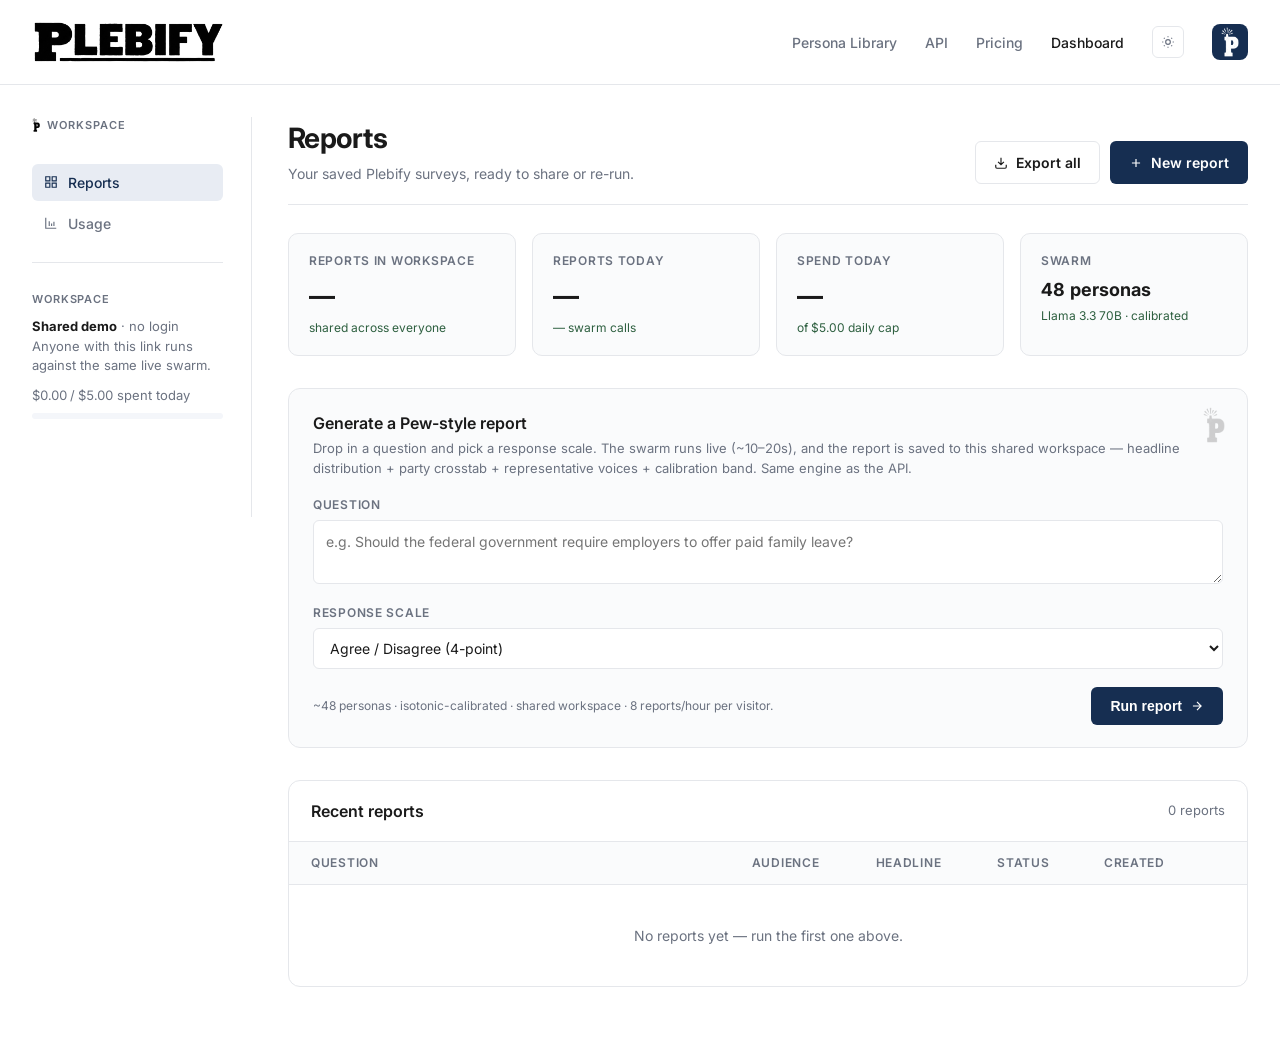
==== commit 98a98a65: "Reports: official Plebify-styled PDF export (pdfmake, navy masthead + crosstab + calibration)" ====
--- a/dashboard.html
+++ b/dashboard.html
@@ -9,6 +9,22 @@
 <link rel="icon" type="image/png" sizes="16x16" href="assets/plebify_p_icon_16.png">
 <link rel="icon" type="image/png" sizes="128x128" href="assets/plebify_p_icon_128.png">
 <link rel="apple-touch-icon" sizes="180x180" href="assets/apple-touch-icon.png">
+<!-- Open Graph / social share (WhatsApp, iMessage, Slack, X, FB) -->
+<meta property="og:type" content="website">
+<meta property="og:site_name" content="Plebify">
+<meta property="og:title" content="Plebify — shared swarm workspace">
+<meta property="og:description" content="Run on-demand Pew-style swarm surveys and browse the shared report workspace. 48-persona Llama 3.3 70B, calibrated against real Pew surveys.">
+<meta property="og:url" content="https://agiprolabs.github.io/plebify-demo/dashboard.html">
+<meta property="og:image" content="https://agiprolabs.github.io/plebify-demo/assets/og_image.png">
+<meta property="og:image:secure_url" content="https://agiprolabs.github.io/plebify-demo/assets/og_image.png">
+<meta property="og:image:type" content="image/png">
+<meta property="og:image:width" content="1200">
+<meta property="og:image:height" content="630">
+<meta property="og:image:alt" content="Plebify">
+<meta name="twitter:card" content="summary_large_image">
+<meta name="twitter:title" content="Plebify — shared swarm workspace">
+<meta name="twitter:description" content="Run on-demand Pew-style swarm surveys and browse the shared report workspace.">
+<meta name="twitter:image" content="https://agiprolabs.github.io/plebify-demo/assets/og_image.png">
 <link rel="shortcut icon" href="assets/favicon.ico">
 <link rel="preconnect" href="https://fonts.googleapis.com">
 <link rel="preconnect" href="https://fonts.gstatic.com" crossorigin>
@@ -766,6 +782,7 @@
     <div class="drawer-section">
       <h4>Export</h4>
       <div class="download-row">
+        <button class="btn btn-primary btn-small" onclick="downloadPDF(this)">Download PDF</button>
         <button class="btn btn-ghost btn-small" onclick="downloadJSON()">Download JSON</button>
         <button class="btn btn-ghost btn-small" onclick="copyShare()">Copy summary</button>
       </div>
@@ -973,6 +990,109 @@
     const btn = event && event.target; if (btn) { const t = btn.textContent; btn.textContent = 'Copied'; setTimeout(()=>btn.textContent=t, 1200); }
   }
 
+  // ===== official PDF export (lazy-loaded pdfmake, Plebify-styled) =====
+  let _pdfLoading = null, _logoData = null;
+  function loadPdfMake() {
+    if (window.pdfMake && window.pdfMake.vfs) return Promise.resolve();
+    if (_pdfLoading) return _pdfLoading;
+    const add = (src) => new Promise((res, rej) => {
+      const s = document.createElement('script'); s.src = src; s.onload = res; s.onerror = rej;
+      document.head.appendChild(s);
+    });
+    _pdfLoading = add('https://cdnjs.cloudflare.com/ajax/libs/pdfmake/0.2.10/pdfmake.min.js')
+      .then(() => add('https://cdnjs.cloudflare.com/ajax/libs/pdfmake/0.2.10/vfs_fonts.js'));
+    return _pdfLoading;
+  }
+  async function logoDataURL() {
+    if (_logoData) return _logoData;
+    const resp = await fetch('assets/plebify_p_icon_dark.png');   // white P, for the navy masthead
+    const blob = await resp.blob();
+    _logoData = await new Promise(r => { const fr = new FileReader(); fr.onload = () => r(fr.result); fr.readAsDataURL(blob); });
+    return _logoData;
+  }
+
+  async function downloadPDF(btn) {
+    const r = window._drawerReport; if (!r) return;
+    const orig = btn ? btn.textContent : null;
+    if (btn) { btn.textContent = 'Building PDF…'; btn.disabled = true; }
+    try {
+      await loadPdfMake();
+      const logo = await logoDataURL().catch(() => null);
+      const NAVY = '#162E51', MUTED = '#6b7280', SOFT = '#e8ecf3', INK = '#1a1a1a', PW = 595.28;
+      const opts = r.options || Object.keys(r.headline || {});
+      const pct = v => Math.round((v || 0) * 100) + '%';
+
+      const distBody = opts.map(o => {
+        const p = r.headline[o] || 0, w = Math.max(2, Math.round(p * 250));
+        return [
+          { text: o, fontSize: 10, margin: [0, 3, 0, 0] },
+          { canvas: [
+              { type: 'rect', x: 0, y: 4, w: 250, h: 9, r: 2, color: SOFT },
+              { type: 'rect', x: 0, y: 4, w: w, h: 9, r: 2, color: NAVY } ] },
+          { text: pct(p), fontSize: 10, bold: true, alignment: 'right', margin: [0, 3, 0, 0] }
+        ];
+      });
+
+      const party = (r.crosstabs && r.crosstabs.party) || {};
+      const parties = ['Dem', 'Rep', 'Ind'].filter(p => party[p]);
+      const partyHeader = [{ text: 'Party', style: 'th' }, ...opts.map(o => ({ text: o, style: 'th', alignment: 'right' }))];
+      const partyBody = parties.map(p => [{ text: p, bold: true, fontSize: 9, margin: [0, 2, 0, 2] },
+        ...opts.map(o => ({ text: pct(party[p][o]), fontSize: 9, alignment: 'right', margin: [0, 2, 0, 2] }))]);
+
+      const quotes = (r.quotes || []).map(q => ({
+        text: [{ text: q.who, bold: true }, { text: '   ·   leaned ' + q.pick, color: MUTED }],
+        fontSize: 10, margin: [0, 0, 0, 6]
+      }));
+
+      const cal = r.calibration || {};
+      const band = cal.expected_tvd_band ? cal.expected_tvd_band[0].toFixed(2) + '–' + cal.expected_tvd_band[1].toFixed(2) : '—';
+
+      const doc = {
+        pageSize: 'A4', pageMargins: [42, 128, 42, 62],
+        header: () => ({ stack: [
+          { canvas: [{ type: 'rect', x: 0, y: 0, w: PW, h: 96, color: NAVY }] },
+          logo ? { image: logo, width: 30, absolutePosition: { x: 42, y: 33 } } : {},
+          { text: 'PLEBIFY', absolutePosition: { x: 82, y: 34 }, color: '#ffffff', bold: true, fontSize: 20, characterSpacing: 1 },
+          { text: 'SYNTHETIC OPINION REPORT', absolutePosition: { x: 83, y: 62 }, color: '#aebbd2', fontSize: 9, characterSpacing: 2 }
+        ] }),
+        footer: (cur, cnt) => ({ margin: [42, 14, 42, 0], columns: [
+          { text: 'Generated by Plebify — 48-persona Llama 3.3 70B swarm, isotonic-calibrated against Pew ATP.', fontSize: 7.5, color: MUTED },
+          { text: cur + ' / ' + cnt, fontSize: 7.5, color: MUTED, alignment: 'right', width: 36 }
+        ] }),
+        content: [
+          { text: r.question, color: NAVY, bold: true, fontSize: 17, lineHeight: 1.1, margin: [0, 4, 0, 6] },
+          { text: ['Census-weighted U.S. adults    ·    ', opts.join(' / '), '    ·    ', (r.created || ''), '    ·    ', (r.id || '')], color: MUTED, fontSize: 9, margin: [0, 0, 0, 3] },
+          { text: ['Expected accuracy: ', { text: 'TVD ' + band, bold: true, color: INK }, '   (' + (cal.confidence || '—') + ' confidence · ' + (cal.scale_class || '') + ')'], color: MUTED, fontSize: 9, margin: [0, 0, 0, 16] },
+
+          { text: 'WHAT THE SYNTHETIC PUBLIC SAYS', style: 'h2' },
+          { table: { widths: [150, 250, 40], body: distBody }, layout: 'noBorders', margin: [0, 2, 0, 18] },
+
+          { text: 'BY PARTY', style: 'h2' },
+          { table: { headerRows: 1, widths: [56, ...opts.map(() => '*')], body: [partyHeader, ...partyBody] },
+            layout: { fillColor: (ri) => ri === 0 ? NAVY : (ri % 2 === 0 ? '#f4f6fa' : null),
+                      hLineWidth: (i) => i === 1 ? 0.6 : 0, vLineWidth: () => 0, hLineColor: () => '#e5e7eb',
+                      paddingLeft: () => 6, paddingRight: () => 6 }, margin: [0, 2, 0, 18] },
+
+          { text: 'REPRESENTATIVE VOICES', style: 'h2' },
+          ...(quotes.length ? quotes : [{ text: '—', color: MUTED }]),
+
+          { text: 'METHODOLOGY', style: 'h2', margin: [0, 14, 0, 5] },
+          { text: 'Each option shows the share of a 48-persona, census-mixed synthetic public (Llama 3.3 70B) that would choose it — pooled from per-persona probability distributions and corrected by an isotonic calibration fit on Pew American Trends Panel surveys. This is a model-based estimate, not a survey of real respondents.', fontSize: 8.5, color: MUTED, lineHeight: 1.3 }
+        ],
+        styles: {
+          h2: { color: NAVY, bold: true, fontSize: 10, characterSpacing: 1, margin: [0, 8, 0, 6] },
+          th: { color: '#ffffff', bold: true, fontSize: 8.5, margin: [0, 3, 0, 3] }
+        },
+        defaultStyle: { fontSize: 10, color: INK }
+      };
+      pdfMake.createPdf(doc).download((r.id || 'plebify-report') + '.pdf');
+    } catch (e) {
+      alert('Could not build the PDF — ' + ((e && e.message) || e));
+    } finally {
+      if (btn) { btn.textContent = orig; btn.disabled = false; }
+    }
+  }
+
   // ===== hash router =====
   function showRoute() {
     const route = (location.hash.slice(1) || 'reports').split('?')[0];
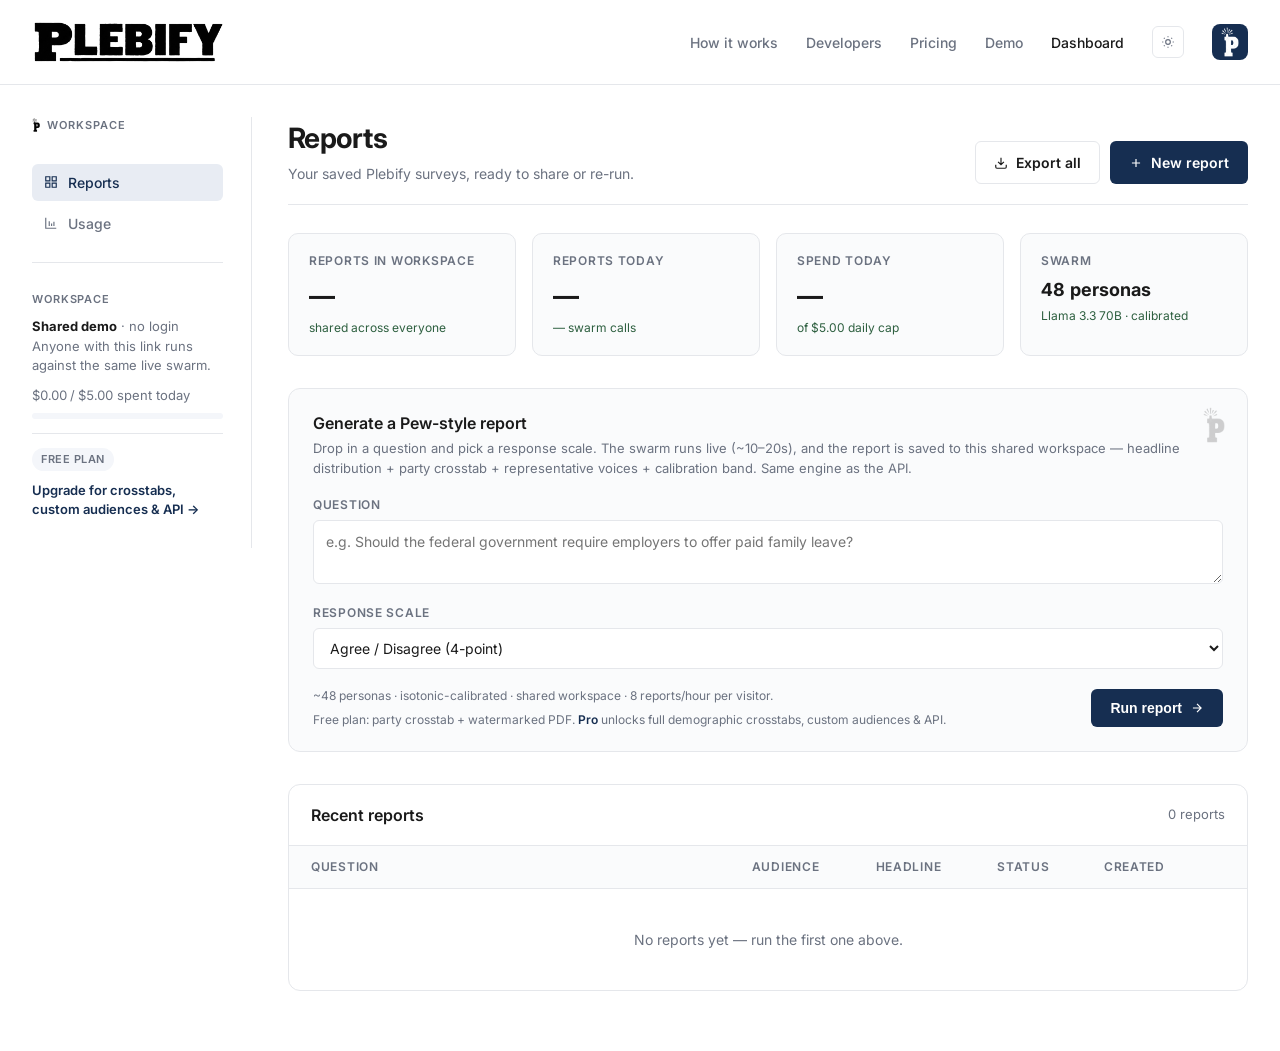
==== commit cc46cc83: "Restructure site: simple homepage + grouped pages (how-it-works, demo, developers, pricing); shared " ====
--- a/dashboard.html
+++ b/dashboard.html
@@ -539,9 +539,10 @@
       <img class="logo-dark" src="assets/plebify_wordmark_v2_dark.png" alt="Plebify">
     </a>
     <div class="nav-links">
-      <a href="index.html#personas">Persona Library</a>
-      <a href="index.html#api">API</a>
-      <a href="index.html#pricing">Pricing</a>
+      <a href="how-it-works.html">How it works</a>
+      <a href="developers.html">Developers</a>
+      <a href="pricing.html">Pricing</a>
+      <a href="demo.html">Demo</a>
       <a href="dashboard.html" class="active">Dashboard</a>
       <button class="theme-toggle" onclick="toggleTheme()" aria-label="Toggle theme">
         <svg width="14" height="14" viewBox="0 0 24 24" fill="none" stroke="currentColor" stroke-width="2"><circle cx="12" cy="12" r="4"/><path d="M12 2v2M12 20v2M4.93 4.93l1.41 1.41M17.66 17.66l1.41 1.41M2 12h2M20 12h2M4.93 19.07l1.41-1.41M17.66 6.34l1.41-1.41"/></svg>
@@ -582,6 +583,10 @@
             <div id="side-spend-bar" style="height:100%; width:0%; background:var(--accent);"></div>
           </div>
         </div>
+        <div style="margin-top:14px; padding-top:14px; border-top:1px solid var(--border);">
+          <span style="display:inline-block; background:var(--surface-2); color:var(--muted); font-size:11px; font-weight:600; text-transform:uppercase; letter-spacing:0.05em; padding:3px 9px; border-radius:999px;">Free plan</span>
+          <a href="pricing.html" style="display:block; margin-top:10px; font-size:13px; color:var(--accent); font-weight:600;">Upgrade for crosstabs, custom audiences &amp; API &rarr;</a>
+        </div>
       </div>
     </div>
   </aside>
@@ -665,6 +670,7 @@
       <div class="form-actions">
         <div class="form-hint" id="compose-hint">
           ~48 personas &middot; isotonic-calibrated &middot; shared workspace &middot; 8 reports/hour per visitor.
+          <span style="display:block; margin-top:6px; color:var(--muted);">Free plan: party crosstab + watermarked PDF. <a href="pricing.html" style="font-weight:600;">Pro</a> unlocks full demographic crosstabs, custom audiences &amp; API.</span>
         </div>
         <button class="btn btn-primary" id="run-report" onclick="runReport()">
           <span id="run-report-label">Run report</span>
